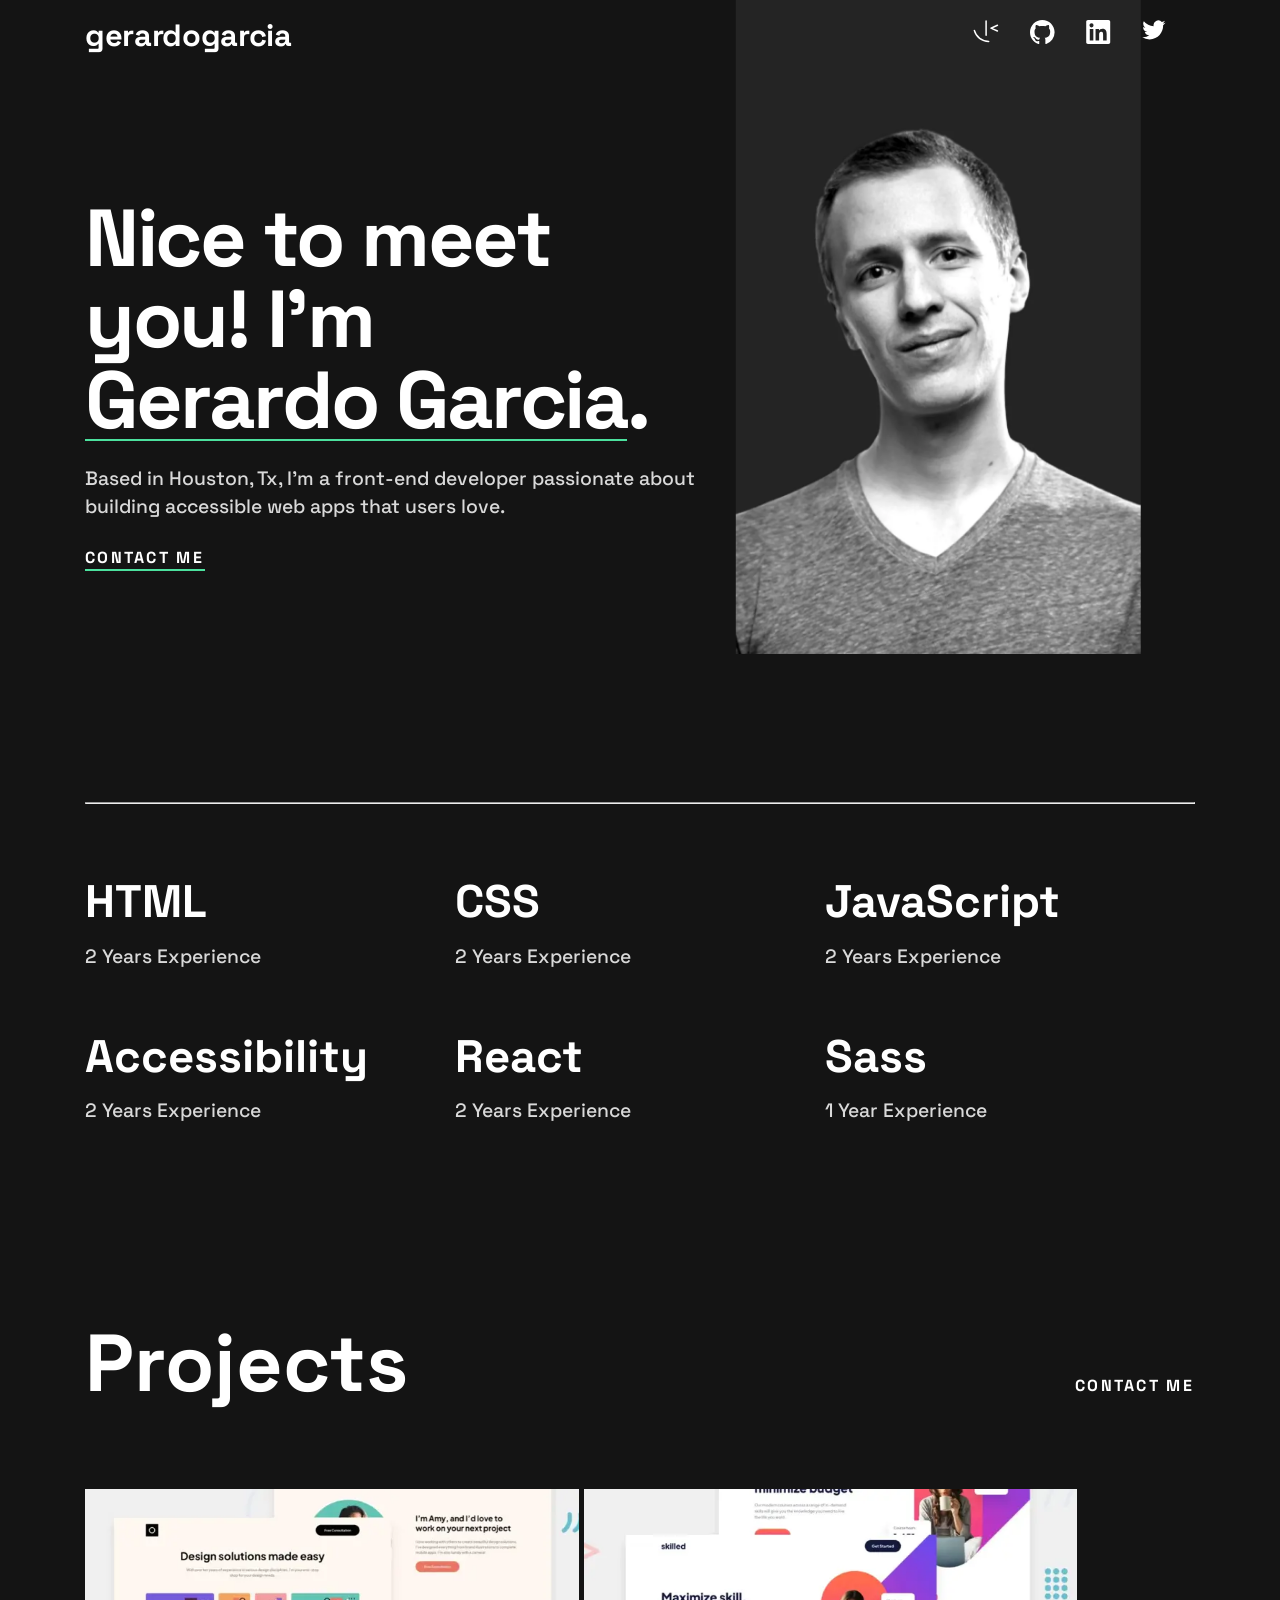
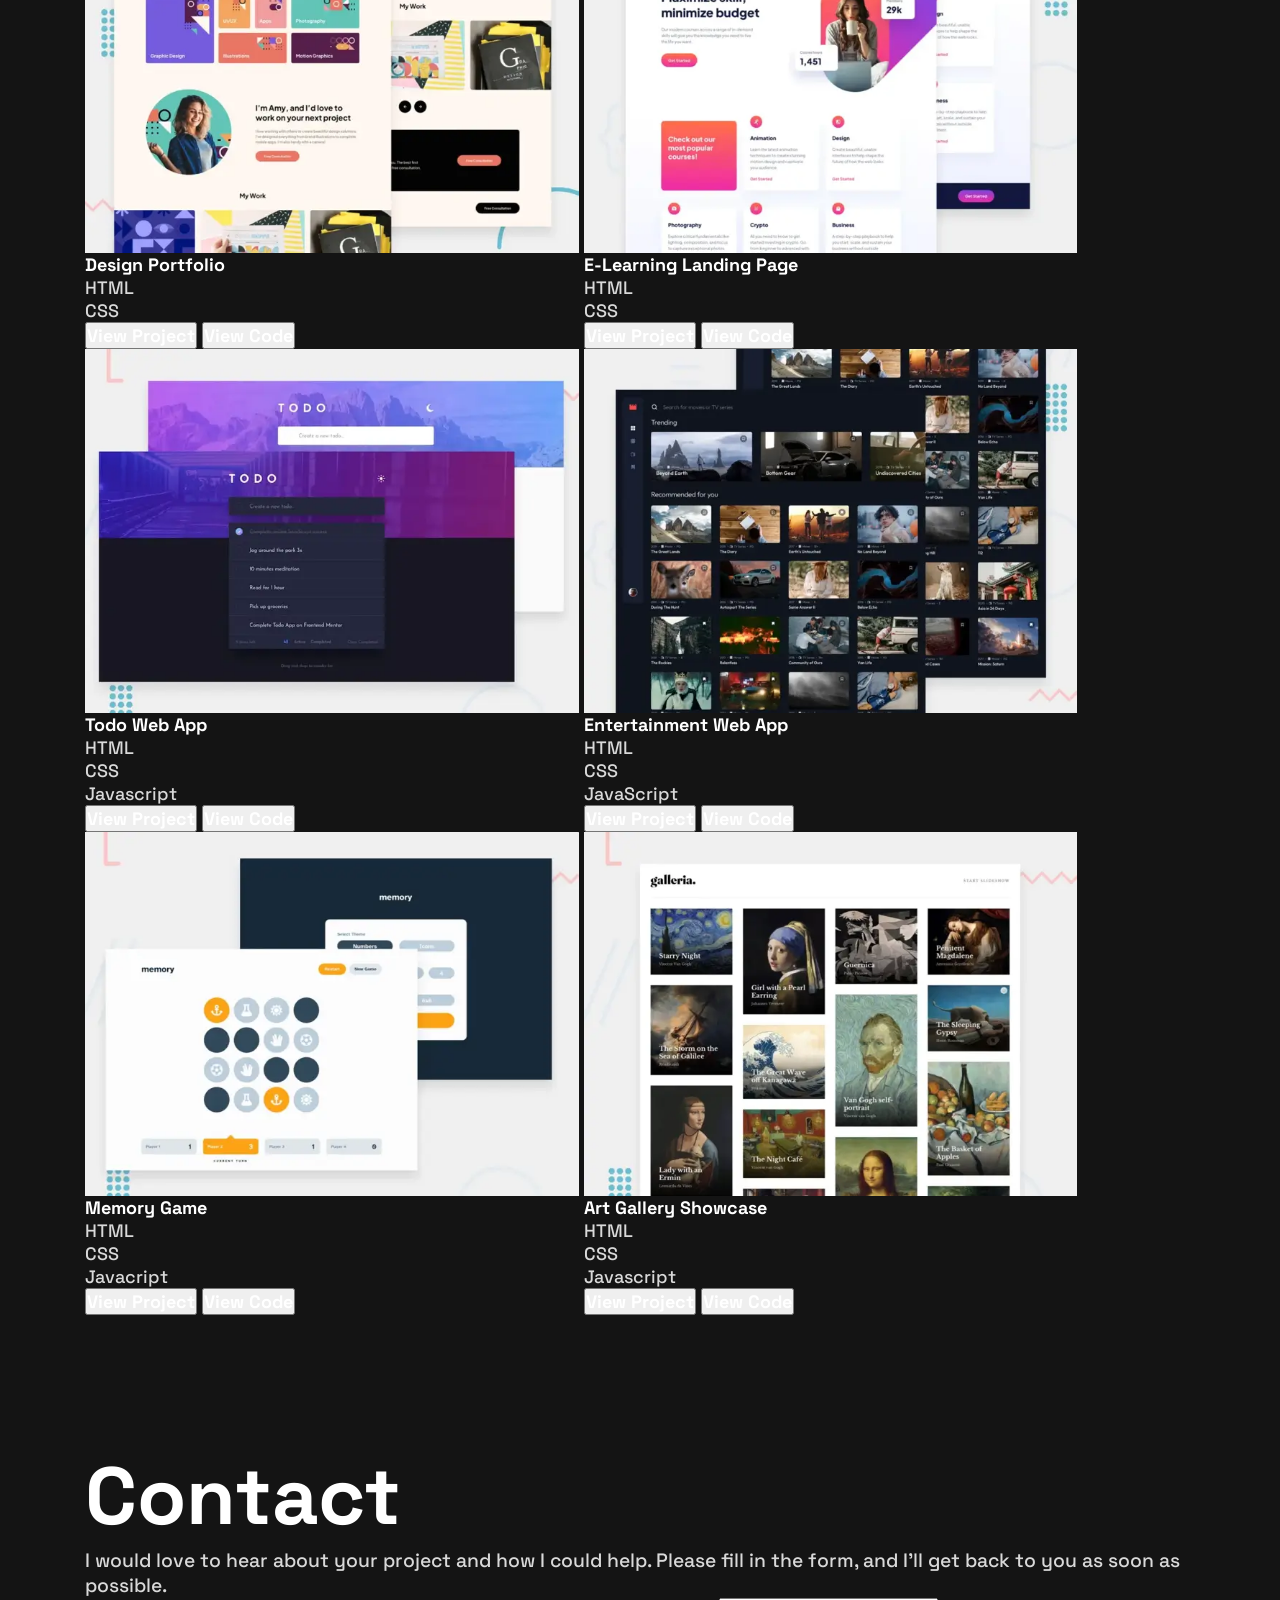
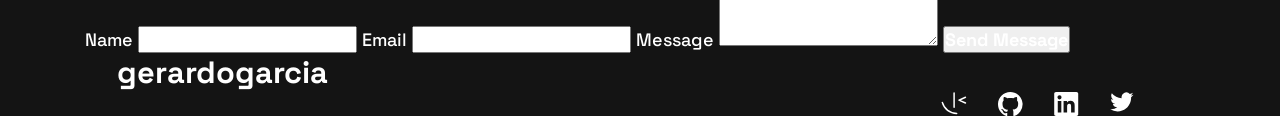
==== starter-code/index.html @ 93bd45d3 "added grid to my projects-container, display inlineblock to my projects" ====
<!DOCTYPE html>
<html lang="en">
  <head>
    <meta charset="UTF-8" />
    <meta name="viewport" content="width=device-width, initial-scale=1.0" />

    <link
      rel="icon"
      type="image/png"
      sizes="32x32"
      href="./assets/images/favicon-32x32.png"
    />
    <link rel="preconnect" href="https://fonts.googleapis.com" />
    <link rel="preconnect" href="https://fonts.gstatic.com" crossorigin />
    <link
      href="https://fonts.googleapis.com/css2?family=Space+Grotesk:wght@500;700&display=swap"
      rel="stylesheet"
    />
    <link rel="stylesheet" href="styles.css" />
    <title>Frontend Mentor | Single-page developer portfolio</title>
  </head>
  <body>
    <header class="primary-header">
      <div class="container">
        <div class="flex">
          <h3 class="fw-bold fs-500-600 text-neutral-100 name">
            <a href="#" class="text-neutral-100">gerardogarcia</a>
          </h3>
          <nav class="primary-navigation">
            <ul aria-label="Primary" role="list" class="nav-list">
              <li>
                <a
                  href="https://www.frontendmentor.io/profile/GGSWEngineer"
                  target="_blank"
                  ><img
                    src="./assets/images/icon-frontend-mentor.svg"
                    alt="front-end mentor icon"
                /></a>
              </li>
              <li>
                <a href="https://github.com/GGSWEngineer" target="_blank"
                  ><img src="./assets/images/icon-github.svg" alt="github icon"
                /></a>
              </li>
              <li>
                <a
                  href="https://www.linkedin.com/in/gerardo-garcia-19a794275/"
                  target="_blank"
                  ><img
                    src="./assets/images/icon-linkedin.svg"
                    alt="linkedin icon"
                /></a>
              </li>
              <li>
                <a href="#" target="_blank"
                  ><img
                    src="./assets/images/icon-twitter.svg"
                    alt="twitter icon"
                /></a>
              </li>
            </ul>
          </nav>
        </div>
        <div class="hero-section">
          <div class="img-container">
            <img
              src="./assets/images/image-profile-mobile.webp"
              alt="picture of me"
              class="profile-picture"
            />
          </div>
          <div class="hero-text">
            <h1 class="hero-header fw-bold fs-650-900 text-neutral-100">
              Nice to meet you! I'm
              <span class="underline-text">Gerardo Garcia</span>.
            </h1>
            <p class="hero-paragraph fw-medium fs-300-400">
              Based in Houston, Tx, I'm a front-end developer passionate about
              building accessible web apps that users love.
            </p>

            <!-- <button class="hero-btn fw-bold fs-300 text-neutral-100 underline">
             <span class="underline">Contact me</span> 
            </button> -->
            <a
              href="#contact"
              class="underline-text fw-bold fs-300 text-neutral-100 hero-btn"
              >Contact me</a
            >
          </div>
        </div>
      </div>
    </header>
    <hr />
    <main>
      <!-- <section>
        <div class="container">
          <div>
            <div>
              <img
                src="./assets/images/image-profile-mobile.webp"
                alt="picture of me"
                class="profile-picture"
              />
            </div>
            <div>
              <h1 class="hero-header fw-bold fs-650-900 text-neutral-100">
                Nice to meet you! I'm Gerardo Garcia.
              </h1>
              <p class="fw-medium fs-300-400">
                Based in Houston, Tx, I'm a front-end developer passionate about
                building accessible web apps that users love.
              </p>
              <button class="fw-bold .fs-300 text-neutral-100">
                Contact me
              </button>
            </div>
          </div>
        </div>
      </section> -->

      <section class="programming-languages">
        <div class="container">
          <div class="programming-language">
            <h2 class="fw-bold fs-600-700 text-neutral-100">HTML</h2>
            <p class="fw-medium fs-300-400">2 Years Experience</p>
          </div>
          <div class="programming-language">
            <h2 class="fw-bold fs-600-700 text-neutral-100">CSS</h2>
            <p class="fw-medium fs-300-400">2 Years Experience</p>
          </div>
          <div class="programming-language">
            <h2 class="fw-bold fs-600-700 text-neutral-100">JavaScript</h2>
            <p class="fw-medium fs-300-400">2 Years Experience</p>
          </div>
          <div class="programming-language">
            <h2 class="fw-bold fs-600-700 text-neutral-100">Accessibility</h2>
            <p class="fw-medium fs-300-400">2 Years Experience</p>
          </div>
          <div class="programming-language">
            <h2 class="fw-bold fs-600-700 text-neutral-100">React</h2>
            <p class="fw-medium fs-300-400">2 Years Experience</p>
          </div>
          <div class="programming-language">
            <h2 class="fw-bold fs-600-700 text-neutral-100">Sass</h2>
            <p class="fw-medium fs-300-400">1 Year Experience</p>
          </div>
        </div>
      </section>
      <hr class="horizontal" />
      <section class="projects">
        <div class="container">
          <div class="header">
            <h1 class="projects-header fw-bold fs-650-900 text-neutral-100">
              Projects
            </h1>
            <a
              href="#contact"
              class="underline-text fw-bold fs-300 text-neutral-100 hero-btn projects-btn"
              >Contact me</a
            >
          </div>
          <div class="projects-container">
            <div class="project">
              <div>
                <a
                  ><img
                    src="assets/images/thumbnail-project-1-small.webp"
                    alt="design portfolio project"
                    class="project-1"
                /></a>
              </div>
              <div>
                <h4 class="fw-bold .fs-500 text-neutral-100">
                  Design Portfolio
                </h4>
                <div class="flex-group">
                  <p class="fw-medium fs-400">HTML</p>
                  <p class="fw-medium fs-400">CSS</p>
                </div>
                <div>
                  <button class="fw-bold .fs-300 text-neutral-100">
                    View Project
                  </button>
                  <button class="fw-bold .fs-300 text-neutral-100">
                    View Code
                  </button>
                </div>
              </div>
            </div>
            <div class="project">
              <div>
                <a class="image-link"
                  ><img
                    src="assets/images/thumbnail-project-2-small.webp"
                    alt="e-learning-landing-page project"
                    class="project-2"
                /></a>
              </div>
              <div>
                <h4 class="fw-bold .fs-500 text-neutral-100">
                  E-Learning Landing Page
                </h4>
                <div class="flex-group">
                  <p class="fw-medium fs-400">HTML</p>
                  <p class="fw-medium fs-400">CSS</p>
                </div>
                <div>
                  <button class="fw-bold .fs-300 text-neutral-100">
                    View Project
                  </button>
                  <button class="fw-bold .fs-300 text-neutral-100">
                    View Code
                  </button>
                </div>
              </div>
            </div>
            <div class="project">
              <div>
                <a class="image-link"
                  ><img
                    src="assets/images/thumbnail-project-3-small.webp"
                    alt="todo web application"
                    class="project-3"
                /></a>
              </div>
              <div>
                <h4 class="fw-bold .fs-500 text-neutral-100">Todo Web App</h4>
                <div class="flex-group">
                  <p class="fw-medium fs-400">HTML</p>
                  <p class="fw-medium fs-400">CSS</p>
                  <p class="fw-medium fs-400">Javascript</p>
                </div>
                <div>
                  <button class="fw-bold .fs-300 text-neutral-100">
                    View Project
                  </button>
                  <button class="fw-bold .fs-300 text-neutral-100">
                    View Code
                  </button>
                </div>
              </div>
            </div>
            <div class="project">
              <div>
                <a class="image-link"
                  ><img
                    src="assets/images/thumbnail-project-4-small.webp"
                    alt="entertainment web application"
                    class="project-4"
                /></a>
              </div>
              <div>
                <h4 class="fw-bold .fs-500 text-neutral-100">
                  Entertainment Web App
                </h4>
                <div class="flex-group">
                  <p class="fw-medium fs-400">HTML</p>
                  <p class="fw-medium fs-400">CSS</p>
                  <p class="fw-medium fs-400">JavaScript</p>
                </div>
                <div>
                  <button class="fw-bold .fs-300 text-neutral-100">
                    View Project
                  </button>
                  <button class="fw-bold .fs-300 text-neutral-100">
                    View Code
                  </button>
                </div>
              </div>
            </div>
            <div class="project">
              <div>
                <a class="image-link"
                  ><img
                    src="assets/images/thumbnail-project-5-small.webp"
                    alt="memory game"
                    class="project-5"
                /></a>
              </div>
              <div>
                <h4 class="fw-bold .fs-500 text-neutral-100">Memory Game</h4>
                <div class="flex-group">
                  <p class="fw-medium fs-400">HTML</p>
                  <p class="fw-medium fs-400">CSS</p>
                  <p class="fw-medium fs-400">Javacript</p>
                </div>
                <div>
                  <button class="fw-bold .fs-300 text-neutral-100">
                    View Project
                  </button>
                  <button class="fw-bold .fs-300 text-neutral-100">
                    View Code
                  </button>
                </div>
              </div>
            </div>
            <div class="project">
              <div>
                <a class="image-link"
                  ><img
                    src="assets/images/thumbnail-project-6-small.webp"
                    alt="art gallery showcase app"
                    class="project-6"
                /></a>
              </div>
              <div>
                <h4 class="fw-bold .fs-500 text-neutral-100">
                  Art Gallery Showcase
                </h4>
                <div class="flex-group">
                  <p class="fw-medium fs-400">HTML</p>
                  <p class="fw-medium fs-400">CSS</p>
                  <p class="fw-medium fs-400">Javascript</p>
                </div>
                <div>
                  <button class="fw-bold .fs-300 text-neutral-100">
                    View Project
                  </button>
                  <button class="fw-bold .fs-300 text-neutral-100">
                    View Code
                  </button>
                </div>
              </div>
            </div>
          </div>
        </div>
      </section>
    </main>
    <footer id="contact">
      <div class="container">
        <div>
          <h1 class="contacts-header fw-bold fs-650-900 text-neutral-100">
            Contact
          </h1>
          <p class="fw-medium fs-300-400">
            I would love to hear about your project and how I could help. Please
            fill in the form, and I’ll get back to you as soon as possible.
          </p>
        </div>
        <div>
          <form action="">
            <label for="name" class="fw-medium .fs-300 text-neutral-100"
              >Name</label
            >
            <input type="text" id="name" name="first-name-last-name" required />
            <label for="email" class="fw-medium .fs-300 text-neutral-100"
              >Email</label
            >
            <input type="email" id="email" name="email" required />
            <label for="message" class="fw-medium .fs-300 text-neutral-100"
              >Message</label
            >
            <textarea id="message"></textarea>
            <button class="fw-bold .fs-300 text-neutral-100">
              Send Message
            </button>
          </form>
        </div>

        <div class="footer-nav">
          <div class="container">
            <a href="#"
              ><h3 class="fw-bold fs-500-600 text-neutral-100">
                gerardogarcia
              </h3></a
            >
            <nav class="primary-navigation">
              <ul aria-label="Primary" role="list" class="nav-list">
                <li>
                  <a href="#"
                    ><img
                      src="./assets/images/icon-frontend-mentor.svg"
                      alt="front-end mentor icon"
                  /></a>
                </li>
                <li>
                  <a href="#"
                    ><img
                      src="./assets/images/icon-github.svg"
                      alt="github icon"
                  /></a>
                </li>
                <li>
                  <a href="#"
                    ><img
                      src="./assets/images/icon-linkedin.svg"
                      alt="linkedin icon"
                  /></a>
                </li>
                <li>
                  <a href="#"
                    ><img
                      src="./assets/images/icon-twitter.svg"
                      alt="twitter icon"
                  /></a>
                </li>
              </ul>
            </nav>
          </div>
        </div>
      </div>
    </footer>

    <script src="app.js"></script>
  </body>
</html>
---- starter-code/styles.css ----
*,
*::before,
*::after {
  box-sizing: border-box;
}

:root {
  --clr-accent-400: hsl(153, 71%, 59%);
  --clr-accent-300: hsl(0, 0%, 14%);
  --clr-accent-100: hsl(0, 0%, 85%);

  --clr-primary-400: hsl(0, 0%, 8%);

  --clr-neutral-100: hsl(0 0% 100%);

  --ff-primary: "Space Grotesk", sans-serif;

  --ff-body: var(--ff-primary);
  --ff-heading: var(--ff-primary);

  --fw-medium: 500;
  --fw-bold: 700;

  --fs-300: 1rem;
  --fs-400: 1.125rem;
  --fs-500: 1.5rem;
  --fs-600: 2rem;
  --fs-650: 2.5rem;
  --fs-700: 3rem;
  --fs-800: 4.5rem;
  --fs-900: 5.5rem;

  /* --fs-body: var(--fs-400);  given in the figma file 
  --fs-primary-heading: var(--fs-900);
  --fs-secondary-heading: var(--fs-600);
  --fs-nav: var(--fs-600);  fs 600 for tablet and higher   
  --fs-button: var(--fs-300);  will stay this size throughout all screens  */

  /* dont worry about this yet, will come back after i start to style using margins */
  /* --size-100: 0.25rem;
  --size-200: 0.5rem;
  --size-300: 0.75rem;
  --size-400: 1rem;
  --size-500: 1.5rem;
  --size-600: 2rem;
  --size-700: 3rem;
  --size-800: 4rem;
  --size-900: 5rem; */
}

* {
  margin: 0;
  padding: 0;
  font: inherit;
}

html {
  color-scheme: dark light;
}

body {
  min-height: 100vh;
}

img,
picture,
svg,
video {
  display: block;
  max-width: 100%;
}

input,
textarea,
button,
select {
  font: inherit;
}

a {
  text-decoration: none;
}

ul[role="list"],
ol[role="list"] {
  list-style: none;
}

/* utility classes  */

.text-neutral-100 {
  color: var(--clr-neutral-100);
}

.text-accent-100 {
  color: var(--clr-accent-100);
}

.bg-primary-400 {
  background-color: var(--clr-primary-400);
}
.bg-accent-400 {
  background-color: var(--clr-accent-400);
}
.bg-accent-300 {
  background-color: var(--clr-accent-300);
}

.fw-bold {
  font-weight: var(--fw-bold);
}
.fw-medium {
  font-weight: var(--fw-medium);
}

.fs-300-400 {
  font-size: clamp(1rem, 0.912rem + 0.376vw, 1.25rem);
}

.fs-500-600 {
  font-size: clamp(1.5rem, 1.324rem + 0.751vw, 2rem);
}

.fs-600-700 {
  font-size: clamp(2rem, 1.648rem + 1.502vw, 3rem);
}

.fs-650-900 {
  font-size: clamp(2.5rem, 1.444rem + 4.507vw, 5.5rem);
}

.fs-300 {
  font-size: var(--fs-300);
}
.fs-400 {
  font-size: var(--fs-400);
}
.fs-500 {
  font-size: var(--fs-500);
}
.fs-600 {
  font-size: var(--fs-600);
}

.fs-650 {
  font-size: var(--fs-650);
}
.fs-700 {
  font-size: var(--fs-700);
}
.fs-800 {
  font-size: var(--fs-800);
}
.fs-900 {
  font-size: var(--fs-900);
}

.container,
hr {
  --max-width: 69.375rem;
  --padding: 1rem;
  /* --padding: 2rem; for tablet */
  width: min(var(--max-width), 100% - (var(--padding) * 2));
  margin-inline: auto;
}

/* 

.underline {
    display: inline;
    position: relative;
    overflow: hidden;
  }
  .underline:after {
    content: "";
    position: absolute;
    z-index: -1;
    left: 0;
    right: 100%;
    bottom: -5px;
    background: var(--Green, #4ee1a0);
    height: 4px;
    transition-property: left right;
    transition-duration: 0.3s;
    transition-timing-function: ease-out;
  }
  .underline:hover:after,
  .underline:focus:after,
  .underline:active:after {
    right: 0;
  } */

/* Define the initial style for the text */
.underline-text {
  position: relative;
  display: inline-block;
  text-decoration: none; /* Remove default underline */
  transition: color 0.5s ease, transform 0.5s ease; /* Add smooth color and transform transitions */
}

/* Add a pseudo-element for the underline effect */
.underline-text::before {
  content: "";
  position: absolute;
  width: 100%;
  height: 2px;
  bottom: 0;
  left: 0;
  background-color: var(--clr-accent-400);
  transform: scaleX(
    0
  ); /* Initially, set the scale to 0 for the underline effect */
  transform-origin: bottom right;
  transition: transform 3s ease; /* Add a smooth transform transition */
}

/* Add a class to underline the text when it's in the viewport */
.underlined::before {
  transform: scaleX(1); /* Set the scale to 1 to reveal the underline */
  transform-origin: bottom left;
}

/* general styling */

body {
  font-size: var(--fs-400);
  font-family: var(--ff-body);
  color: var(
    --clr-accent-100
  ); /* body color from figma file leftmost design system */
  background-color: var(--clr-primary-400);
}

.primary-header .container {
  margin-bottom: 5.75rem;
}

.primary-header {
  margin-top: 1.25rem;
  text-align: center;
}

.nav-list {
  display: flex;
  justify-content: space-between;
  width: 9.62463rem;
  margin-inline: auto;
}

.name {
  line-height: 2rem; /* 133.333% doesn't change through figma file*/
  letter-spacing: -0.02081rem;
  margin-bottom: 1.25rem;
}

/* clamp calculation used for min-width of 375px and max-width of 1440px */

.profile-picture,
.header-profile-picture {
  width: clamp(10.8879375rem, 4.9313rem + 25.415vw, 27.8125rem);
  content: url("assets/images/image-profile-mobile.webp");
  margin-inline: auto;
}

.profile-picture {
  position: absolute;
  top: 0;
  left: 50%;
  transform: translateX(-50%);
  z-index: -1;
}

.hero-text {
  margin-bottom: 5.75rem;
}

.hero-header {
  line-height: clamp(2.5rem, 1.4437rem + 4.507vw, 5.5rem); /* 100% */
  letter-spacing: -0.071rem;
  margin-top: clamp(20.5rem, 8.09547rem + 52.926vw, 33.5rem);
  margin-bottom: 1.5rem;
}

.hero-paragraph {
  line-height: clamp(
    1.625rem,
    1.5057rem + 0.5089vw,
    1.75rem
  ); /* from 375px to 768px */
  margin-bottom: 1.5rem;
}

.hero-btn {
  width: 7.5rem;
  /* margin-inline: auto; */
  border: none;
  background: none;
  text-transform: uppercase;
  line-height: 1.625rem; /* 162.5% */
  letter-spacing: 0.14288rem;
}

/* hero-btn stays the same through all screen sizes */

/* .project-1 {
    content: url("assets/images/thumbnail-project-1-small.webp")
} */

/* // Medium devices (tablets, 768px and up) for header ONLY*/
@media (min-width: 768px) {
  .container,
  hr {
    --padding: 2rem;
  }
  .primary-header .container {
    margin-bottom: 4.5rem;
  }
  .primary-header {
    text-align: left;
  }
  .profile-picture {
    content: url("assets/images/image-profile-tablet.webp");
    left: 100%;
    transform: translateX(-100%);
  }
  .flex {
    display: flex;
    justify-content: space-between;
    margin-bottom: 5.63rem;
  }
  .nav-list {
    width: 12.03075rem;
  }
  .hero-text {
    max-width: 27.6875rem;
    margin-bottom: 4.13rem;
  }
  .hero-header {
    margin-top: 0;
    letter-spacing: -0.12781rem;
  }

  /* .hero-paragraph stays the same between tablet and desktop */
}

/* // Large devices (desktops, 992px and up) or 1024px */
@media (min-width: 1024px) {
  .profile-picture {
    content: url("assets/images/image-profile-desktop.webp");
    left: 89.1%;
  }

  /* clamp takes care of size so i dont need to change img src */
  /* .project-1 {
    content: url("assets/images/thumbnail-project-1-large.webp")
} */
  .nav-list {
    margin-right: 1.84rem;
  }

  .primary-header .container {
    margin-bottom: 14.44rem;
  }
  .flex {
    margin-bottom: 7.94rem;
  }
  .hero-text {
    max-width: 40.125rem;
    margin-bottom: 2.69rem;
  }
  .hero-header {
    letter-spacing: -0.15625rem;
  }
}

/* .project img {
  width: clamp(21.5625rem, 17.27109rem + 18.31vw, 33.75rem);
} */

/* first section of main */

.programming-languages .container {
  --column-count: 1;
  text-align: center;
  margin-top: clamp(2.5rem, 1.7958rem + 3.0047vw, 4.5rem); /* 375px to 1440px */
  margin-bottom: clamp(
    2.5rem,
    1.7958rem + 3.0047vw,
    4.5rem
  ); /* to the horizontal line */
  display: grid;
  grid-template-columns: repeat(var(--column-count), 1fr);
}

.programming-language {
  margin-bottom: clamp(1.5rem, -0.5324rem + 8.6718vw, 3.63rem); /*375 to 1440 */
}

.programming-language:last-child {
  margin-bottom: 0;
}

.programming-language h2 {
  margin-bottom: clamp(
    0.06rem,
    -0.7129rem + 3.2977vw,
    0.87rem
  ); /* 375px to 768px */
}

/* // Medium devices (tablets, 768px and up) */
@media (min-width: 768px) {
  .programming-languages .container {
    --column-count: 2;
    text-align: left;
    margin-bottom: clamp(
      6.25rem,
      3.3929rem + 5.9524vw,
      8.75rem
    ); /*768 to 1440 */
  }
  .horizontal {
    display: none;
  }
}

/* 
 // Large devices (desktops, 992px and up or 1024px) */
@media (min-width: 1024px) {
  .programming-languages .container {
    --column-count: 3;
  }
}

/* projects section */

.projects .container {
  margin-top: 5rem;
  margin-bottom: clamp(5rem, 3.7007rem + 5.5437vw, 8.69rem); /* 375 to 1440 */
}

.header {
  display: flex;
  align-items: baseline;
  margin-bottom: clamp(2.5rem, 1.6197rem + 3.7559vw, 5rem);
}

.hero-btn.projects-btn {
  align-self: baseline;
  margin-left: auto;
}

.projects-container {
    --column-count: 1
    display: grid;
  grid-template-columns: repeat(var(--column-count), 1fr);
}

.project {
    display: inline-block;
}

.project img {
    width: 21.5625rem;
}


/* // Medium devices (tablets, 768px and up) */
@media (min-width: 768px) {
  .projects .container {
    margin-top: 0;
  } /* the container above takes care of the margin-bottom */
  .projects-container {
    --column-count: 2
}
.project img {
 width: clamp(21.5625rem, 7.6339rem + 29.0179vw, 33.75rem);
}
}
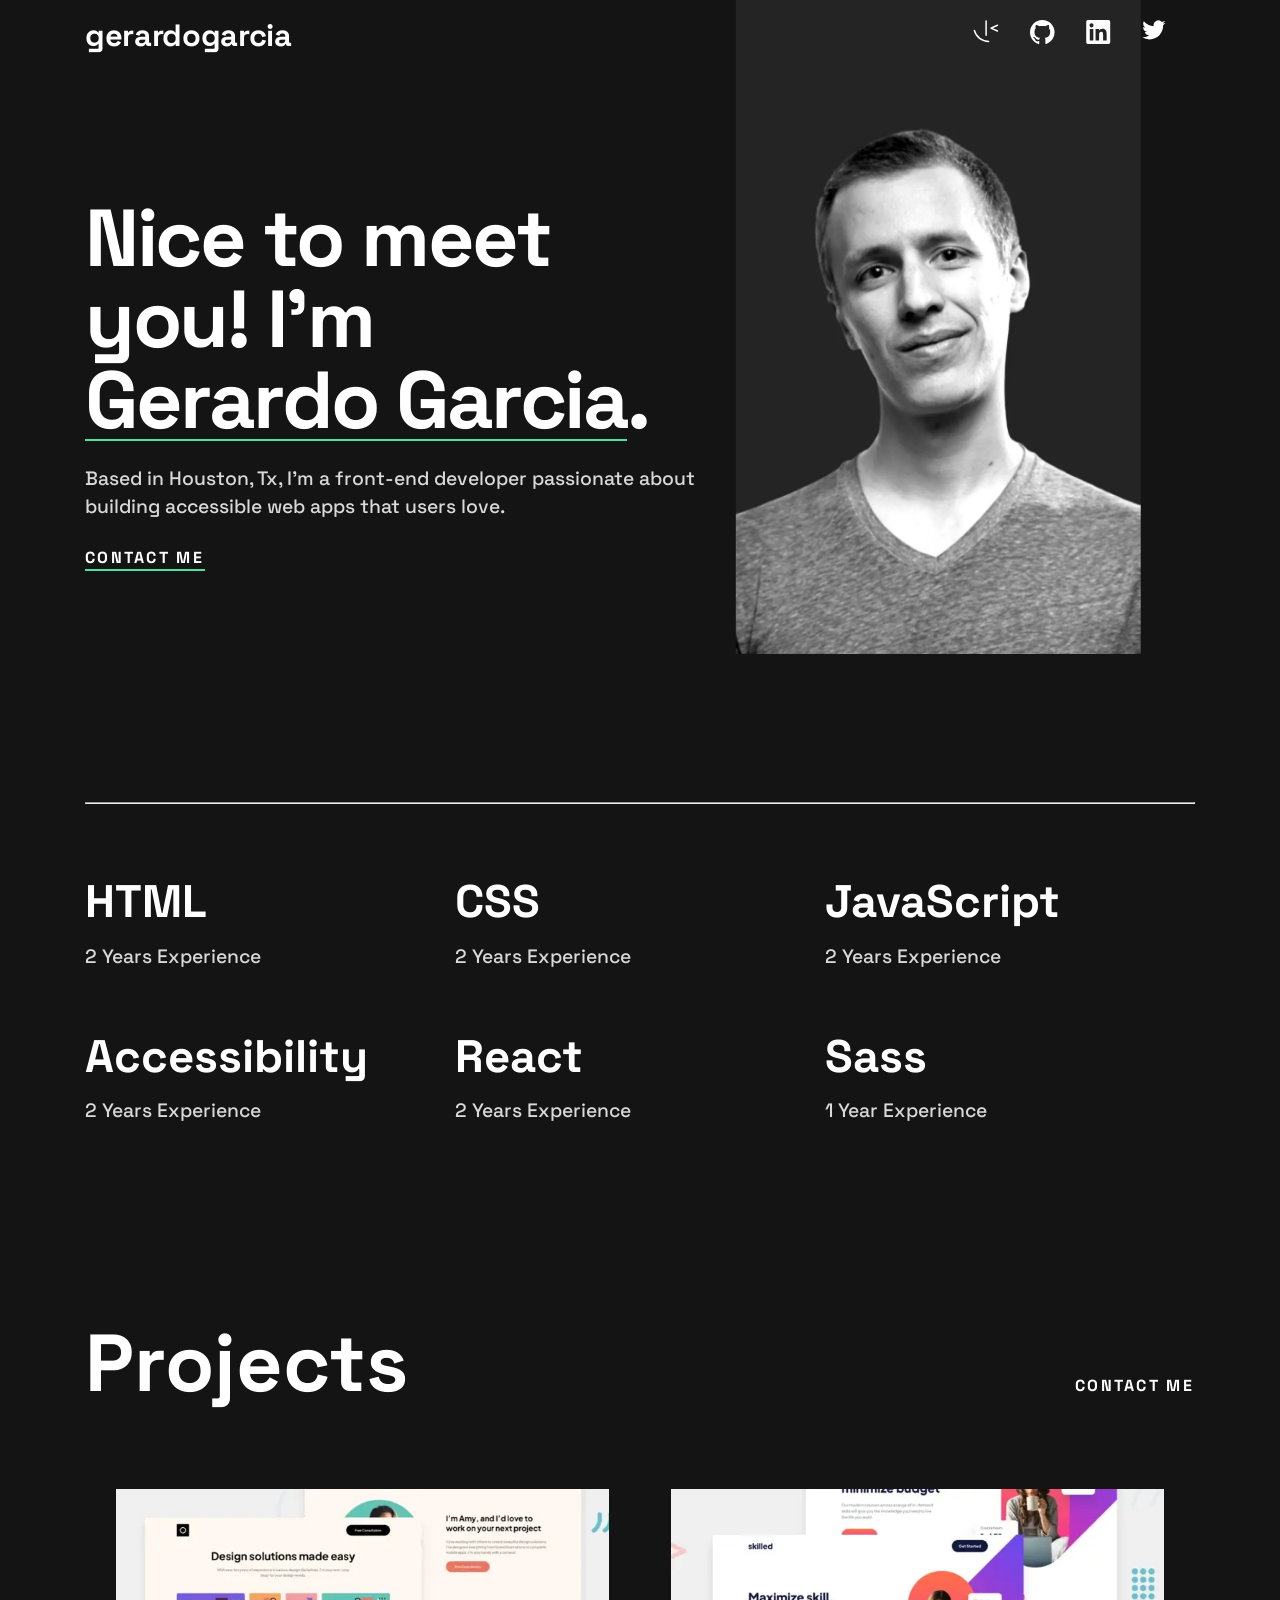
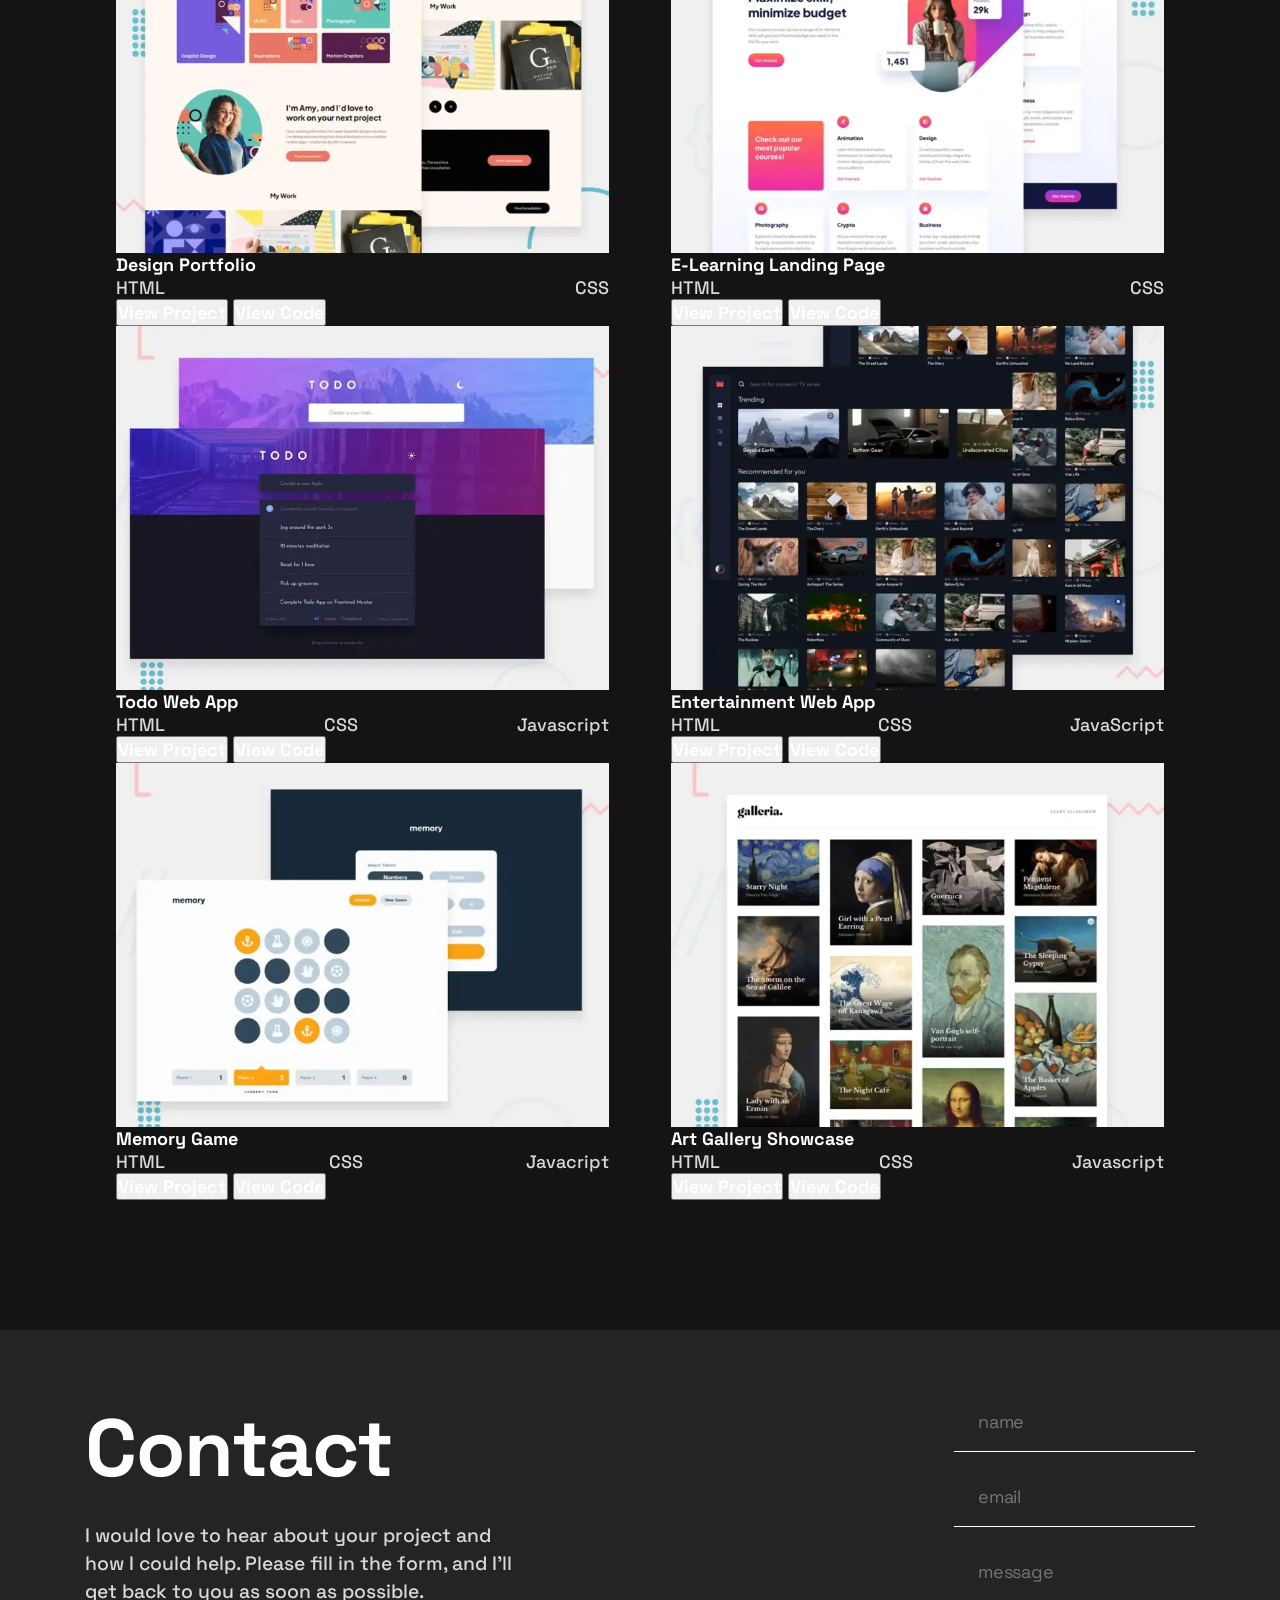
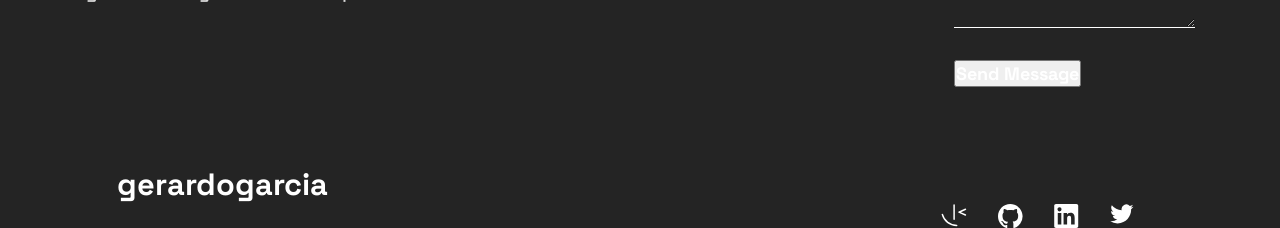
==== commit e05eb0d7: "completed part of the footer and fixed grid issue with projects" ====
--- a/starter-code/index.html
+++ b/starter-code/index.html
@@ -327,10 +327,11 @@
         </div>
       </section>
     </main>
-    <footer id="contact">
+    <footer id="contact" class="bg-accent-300">
       <div class="container">
-        <div>
-          <h1 class="contacts-header fw-bold fs-650-900 text-neutral-100">
+        <div class="flex-group">
+        <div class="footer-header-container">
+          <h1 class="contact-header fw-bold fs-650-900 text-neutral-100">
             Contact
           </h1>
           <p class="fw-medium fs-300-400">
@@ -340,24 +341,42 @@
         </div>
         <div>
           <form action="">
-            <label for="name" class="fw-medium .fs-300 text-neutral-100"
+            <!-- <label for="name" class="fw-medium .fs-300 text-neutral-100"
               >Name</label
-            >
-            <input type="text" id="name" name="first-name-last-name" required />
-            <label for="email" class="fw-medium .fs-300 text-neutral-100"
+            > -->
+            <input
+              type="text"
+              id="name"
+              name="first-name-last-name"
+              placeholder="name"
+              class="bg-accent-300"
+              required
+            />
+            <!-- <label for="email" class="fw-medium .fs-300 text-neutral-100"
               >Email</label
-            >
-            <input type="email" id="email" name="email" required />
-            <label for="message" class="fw-medium .fs-300 text-neutral-100"
+            > -->
+            <input
+              type="email"
+              id="email"
+              name="email"
+              placeholder="email"
+              class="bg-accent-300"
+              required
+            />
+            <!-- <label for="message" class="fw-medium .fs-300 text-neutral-100"
               >Message</label
-            >
-            <textarea id="message"></textarea>
+            > -->
+            <textarea
+              id="message"
+              class="bg-accent-300"
+              placeholder="message"
+            ></textarea>
             <button class="fw-bold .fs-300 text-neutral-100">
               Send Message
             </button>
           </form>
         </div>
-
+      </div>
         <div class="footer-nav">
           <div class="container">
             <a href="#"
@@ -401,7 +420,6 @@
         </div>
       </div>
     </footer>
-
     <script src="app.js"></script>
   </body>
 </html>
--- a/starter-code/styles.css
+++ b/starter-code/styles.css
@@ -451,19 +451,20 @@
 }
 
 .projects-container {
-    --column-count: 1
-    display: grid;
+  --column-count: 1;
+  display: grid;
   grid-template-columns: repeat(var(--column-count), 1fr);
 }
 
 .project {
-    display: inline-block;
+  display: inline-block;
+  margin-inline: auto;
 }
 
 .project img {
-    width: 21.5625rem;
-}
-
+  /* width: 21.5625rem; */
+  width: clamp(21.5625rem, 7.6339rem + 29.0179vw, 33.75rem);
+}
 
 /* // Medium devices (tablets, 768px and up) */
 @media (min-width: 768px) {
@@ -471,9 +472,80 @@
     margin-top: 0;
   } /* the container above takes care of the margin-bottom */
   .projects-container {
-    --column-count: 2
-}
-.project img {
- width: clamp(21.5625rem, 7.6339rem + 29.0179vw, 33.75rem);
-}
-}
+    --column-count: 2;
+  }
+  .project img {
+    width: clamp(21.5625rem, 7.6339rem + 29.0179vw, 33.75rem);
+  }
+}
+
+/* footer */
+
+footer .container {
+  max-width: 27.8125rem;
+  padding-top: 3.75rem; /* complete with media query */
+}
+
+.footer-header-container {
+  margin-bottom: clamp(3.13rem, 3.3408rem + -0.7099vw, 3rem);
+  text-align: center;
+}
+
+.contact-header {
+  margin-bottom: 1.25rem;
+  line-height: clamp(2.5rem, 1.444rem + 4.507vw, 5.5rem); /* done 375 to 1440 */
+  letter-spacing: clamp(
+    -0.071rem,
+    0.0103rem + -0.3471vw,
+    -0.15625rem
+  ); /* done 375 to 1440 */
+}
+
+.footer-header-container p {
+  line-height: clamp(
+    1.625rem,
+    1.5057rem + 0.5089vw,
+    1.75rem
+  ); /* done 375 to 768 */
+  /* no letter spacing */
+}
+
+form input,
+form textarea {
+  display: block;
+  width: 100%;
+  margin-bottom: 2rem;
+  padding-left: 1.5rem;
+  padding-bottom: 1rem;
+  border: none;
+  border-bottom: 0.0625rem solid var(--clr-neutral-100);
+  line-height: 1.625rem; /* 162.5% */
+  letter-spacing: -0.01388rem;
+}
+
+@media (min-width: 768px) {
+  footer .container {
+    padding-top: clamp(3.75rem, 2.0357rem + 3.5714vw, 5.25rem);
+  }
+  .contact-header {
+    margin-bottom: clamp(1.25rem, 0.1071rem + 2.381vw, 2.25rem); /* stays stagnant till 768px and grows from here */
+  }
+}
+
+@media (min-width: 1024px) {
+    footer .container {
+        max-width: none;
+    }
+
+    .footer-header-container {
+        max-width: 27.8125rem;
+        text-align: left;
+    }
+    .flex-group {
+        display: flex;
+        justify-content: space-between;
+    }
+    /* footer form {
+        max-width:  27.8125rem;
+    } */
+}
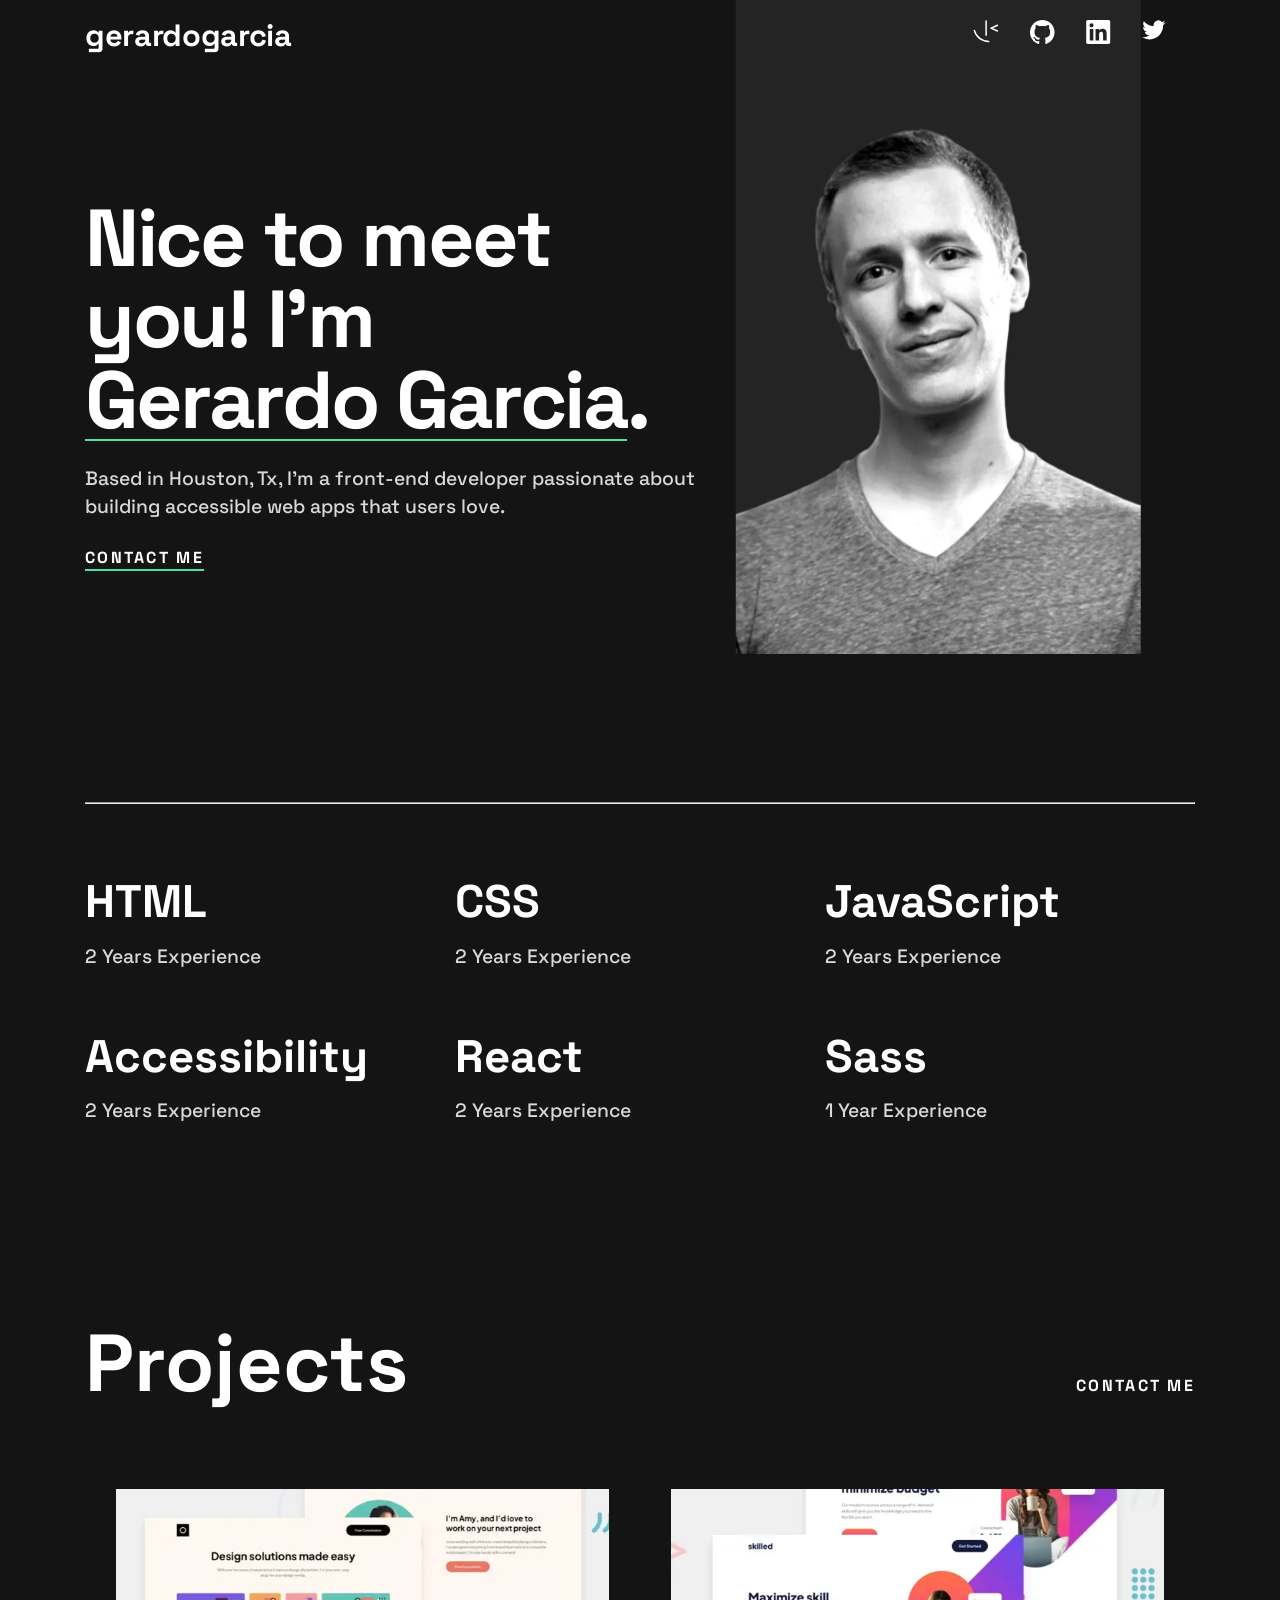
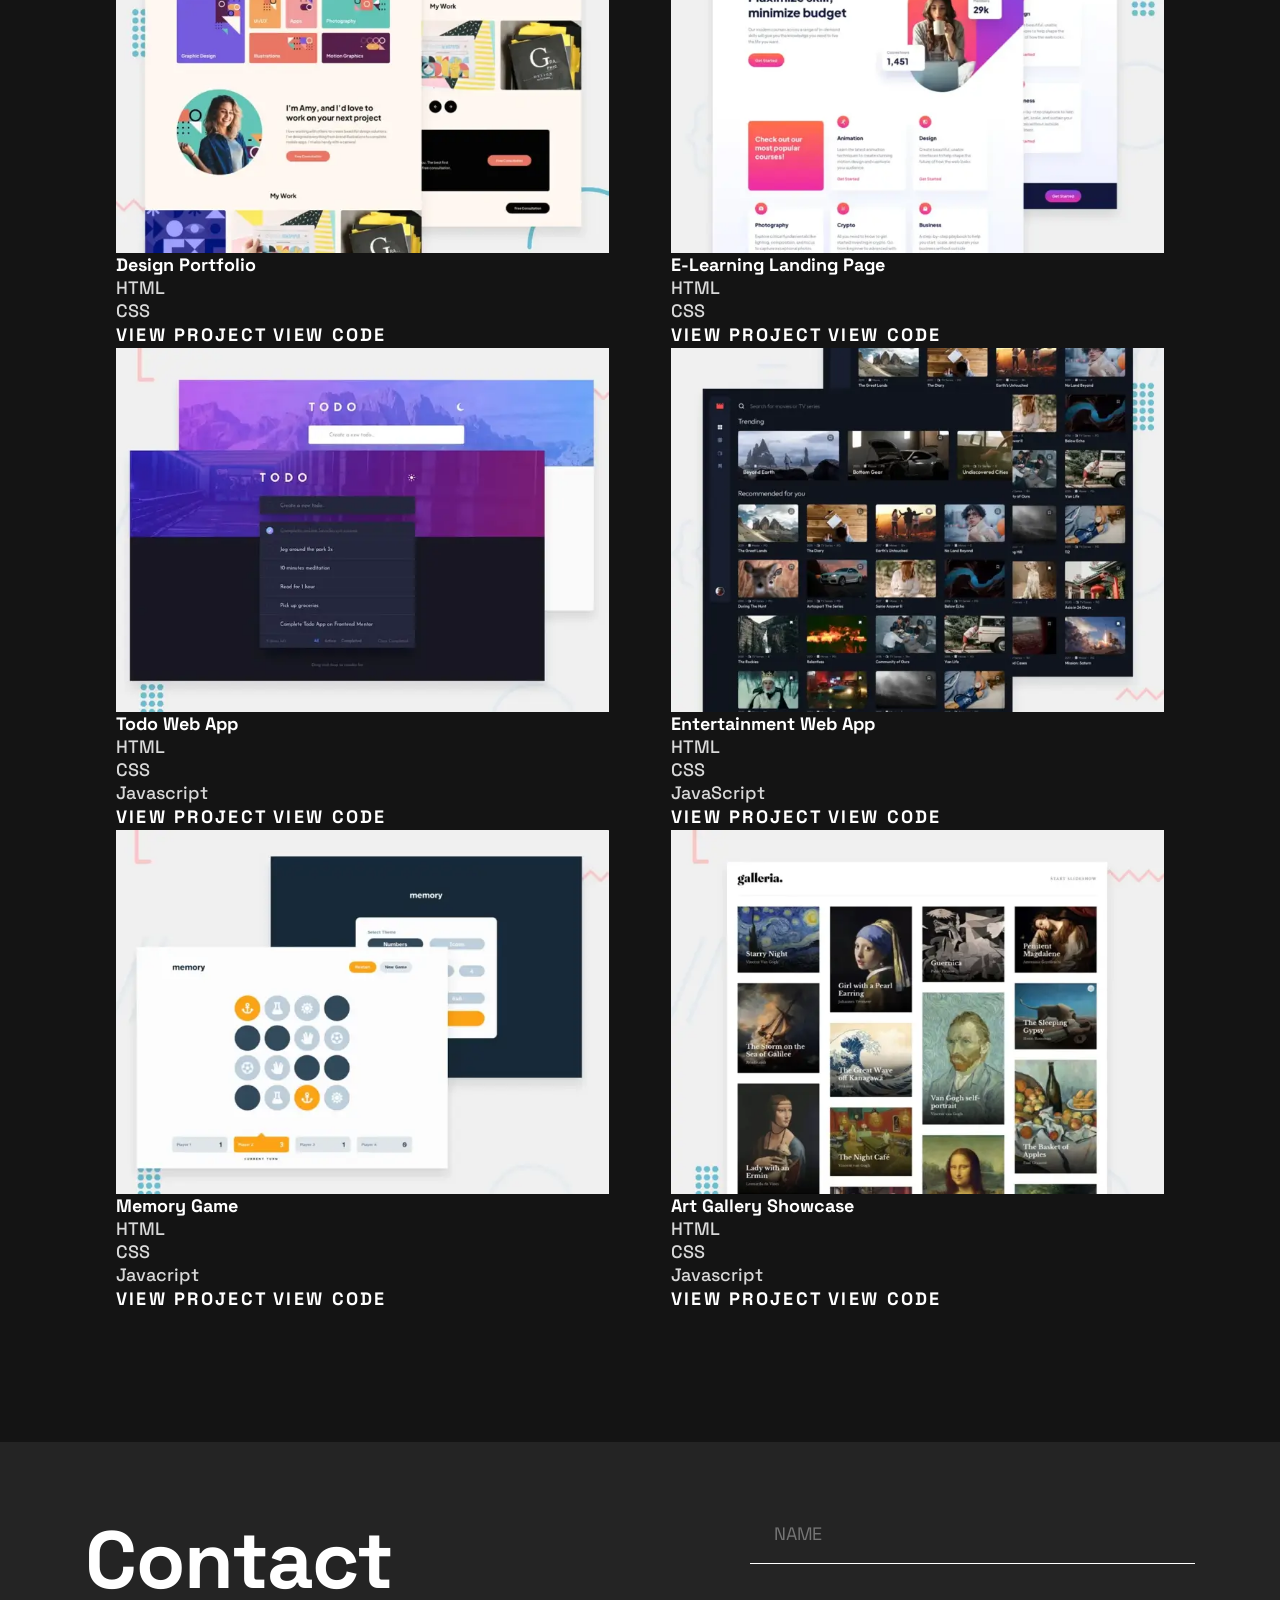
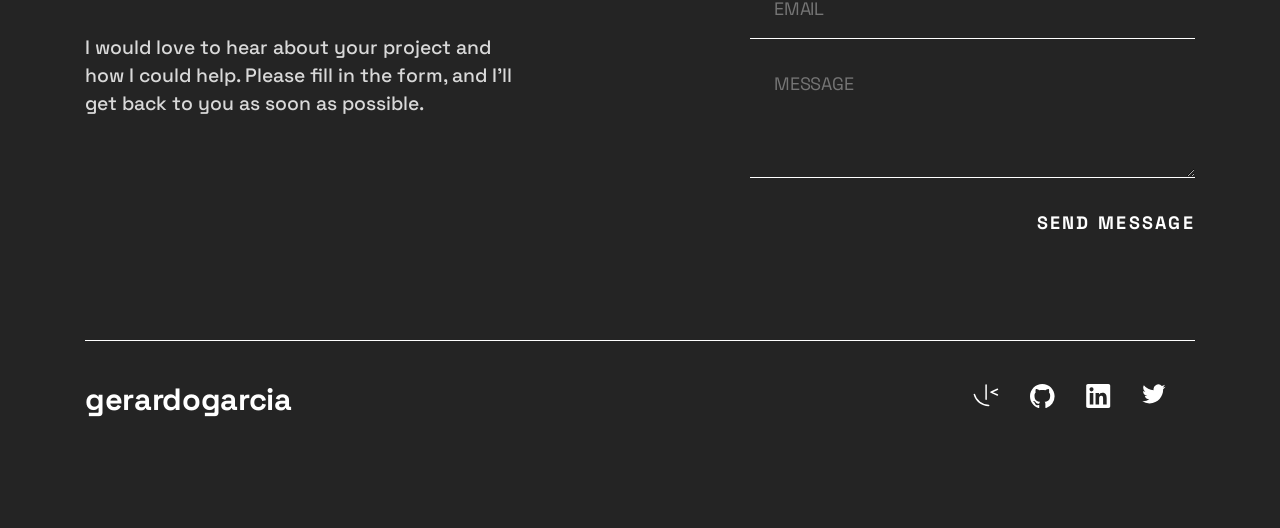
==== commit f3e1e398: "finished footer, erased unused HTML" ====
--- a/starter-code/index.html
+++ b/starter-code/index.html
@@ -78,10 +78,6 @@
               Based in Houston, Tx, I'm a front-end developer passionate about
               building accessible web apps that users love.
             </p>
-
-            <!-- <button class="hero-btn fw-bold fs-300 text-neutral-100 underline">
-             <span class="underline">Contact me</span> 
-            </button> -->
             <a
               href="#contact"
               class="underline-text fw-bold fs-300 text-neutral-100 hero-btn"
@@ -93,32 +89,6 @@
     </header>
     <hr />
     <main>
-      <!-- <section>
-        <div class="container">
-          <div>
-            <div>
-              <img
-                src="./assets/images/image-profile-mobile.webp"
-                alt="picture of me"
-                class="profile-picture"
-              />
-            </div>
-            <div>
-              <h1 class="hero-header fw-bold fs-650-900 text-neutral-100">
-                Nice to meet you! I'm Gerardo Garcia.
-              </h1>
-              <p class="fw-medium fs-300-400">
-                Based in Houston, Tx, I'm a front-end developer passionate about
-                building accessible web apps that users love.
-              </p>
-              <button class="fw-bold .fs-300 text-neutral-100">
-                Contact me
-              </button>
-            </div>
-          </div>
-        </div>
-      </section> -->
-
       <section class="programming-languages">
         <div class="container">
           <div class="programming-language">
@@ -174,17 +144,21 @@
                 <h4 class="fw-bold .fs-500 text-neutral-100">
                   Design Portfolio
                 </h4>
-                <div class="flex-group">
-                  <p class="fw-medium fs-400">HTML</p>
-                  <p class="fw-medium fs-400">CSS</p>
-                </div>
-                <div>
-                  <button class="fw-bold .fs-300 text-neutral-100">
-                    View Project
-                  </button>
-                  <button class="fw-bold .fs-300 text-neutral-100">
-                    View Code
-                  </button>
+                <div class="project-flex-group">
+                  <p class="fw-medium fs-400">HTML</p>
+                  <p class="fw-medium fs-400">CSS</p>
+                </div>
+                <div>
+                  <a
+                    class="hero-btn underline-text fw-bold .fs-300 text-neutral-100"
+                  >
+                    View Project
+                  </a>
+                  <a
+                    class="hero-btn underline-text fw-bold .fs-300 text-neutral-100"
+                  >
+                    View Code
+                  </a>
                 </div>
               </div>
             </div>
@@ -201,17 +175,21 @@
                 <h4 class="fw-bold .fs-500 text-neutral-100">
                   E-Learning Landing Page
                 </h4>
-                <div class="flex-group">
-                  <p class="fw-medium fs-400">HTML</p>
-                  <p class="fw-medium fs-400">CSS</p>
-                </div>
-                <div>
-                  <button class="fw-bold .fs-300 text-neutral-100">
-                    View Project
-                  </button>
-                  <button class="fw-bold .fs-300 text-neutral-100">
-                    View Code
-                  </button>
+                <div class="project-flex-group">
+                  <p class="fw-medium fs-400">HTML</p>
+                  <p class="fw-medium fs-400">CSS</p>
+                </div>
+                <div>
+                  <a
+                    class="hero-btn underline-text fw-bold .fs-300 text-neutral-100"
+                  >
+                    View Project
+                  </a>
+                  <a
+                    class="hero-btn underline-text fw-bold .fs-300 text-neutral-100"
+                  >
+                    View Code
+                  </a>
                 </div>
               </div>
             </div>
@@ -226,18 +204,22 @@
               </div>
               <div>
                 <h4 class="fw-bold .fs-500 text-neutral-100">Todo Web App</h4>
-                <div class="flex-group">
+                <div class="project-flex-group">
                   <p class="fw-medium fs-400">HTML</p>
                   <p class="fw-medium fs-400">CSS</p>
                   <p class="fw-medium fs-400">Javascript</p>
                 </div>
                 <div>
-                  <button class="fw-bold .fs-300 text-neutral-100">
-                    View Project
-                  </button>
-                  <button class="fw-bold .fs-300 text-neutral-100">
-                    View Code
-                  </button>
+                  <a
+                    class="hero-btn underline-text fw-bold .fs-300 text-neutral-100"
+                  >
+                    View Project
+                  </a>
+                  <a
+                    class="hero-btn underline-text fw-bold .fs-300 text-neutral-100"
+                  >
+                    View Code
+                  </a>
                 </div>
               </div>
             </div>
@@ -254,18 +236,22 @@
                 <h4 class="fw-bold .fs-500 text-neutral-100">
                   Entertainment Web App
                 </h4>
-                <div class="flex-group">
+                <div class="project-flex-group">
                   <p class="fw-medium fs-400">HTML</p>
                   <p class="fw-medium fs-400">CSS</p>
                   <p class="fw-medium fs-400">JavaScript</p>
                 </div>
                 <div>
-                  <button class="fw-bold .fs-300 text-neutral-100">
-                    View Project
-                  </button>
-                  <button class="fw-bold .fs-300 text-neutral-100">
-                    View Code
-                  </button>
+                  <a
+                    class="hero-btn underline-text fw-bold .fs-300 text-neutral-100"
+                  >
+                    View Project
+                  </a>
+                  <a
+                    class="hero-btn underline-text fw-bold .fs-300 text-neutral-100"
+                  >
+                    View Code
+                  </a>
                 </div>
               </div>
             </div>
@@ -280,18 +266,22 @@
               </div>
               <div>
                 <h4 class="fw-bold .fs-500 text-neutral-100">Memory Game</h4>
-                <div class="flex-group">
+                <div class="project-flex-group">
                   <p class="fw-medium fs-400">HTML</p>
                   <p class="fw-medium fs-400">CSS</p>
                   <p class="fw-medium fs-400">Javacript</p>
                 </div>
                 <div>
-                  <button class="fw-bold .fs-300 text-neutral-100">
-                    View Project
-                  </button>
-                  <button class="fw-bold .fs-300 text-neutral-100">
-                    View Code
-                  </button>
+                  <a
+                    class="hero-btn underline-text fw-bold .fs-300 text-neutral-100"
+                  >
+                    View Project
+                  </a>
+                  <a
+                    class="hero-btn underline-text fw-bold .fs-300 text-neutral-100"
+                  >
+                    View Code
+                  </a>
                 </div>
               </div>
             </div>
@@ -308,18 +298,22 @@
                 <h4 class="fw-bold .fs-500 text-neutral-100">
                   Art Gallery Showcase
                 </h4>
-                <div class="flex-group">
+                <div class="project-flex-group">
                   <p class="fw-medium fs-400">HTML</p>
                   <p class="fw-medium fs-400">CSS</p>
                   <p class="fw-medium fs-400">Javascript</p>
                 </div>
                 <div>
-                  <button class="fw-bold .fs-300 text-neutral-100">
-                    View Project
-                  </button>
-                  <button class="fw-bold .fs-300 text-neutral-100">
-                    View Code
-                  </button>
+                  <a
+                    class="hero-btn underline-text fw-bold .fs-300 text-neutral-100"
+                  >
+                    View Project
+                  </a>
+                  <a
+                    class="hero-btn underline-text fw-bold .fs-300 text-neutral-100"
+                  >
+                    View Code
+                  </a>
                 </div>
               </div>
             </div>
@@ -330,92 +324,87 @@
     <footer id="contact" class="bg-accent-300">
       <div class="container">
         <div class="flex-group">
-        <div class="footer-header-container">
-          <h1 class="contact-header fw-bold fs-650-900 text-neutral-100">
-            Contact
-          </h1>
-          <p class="fw-medium fs-300-400">
-            I would love to hear about your project and how I could help. Please
-            fill in the form, and I’ll get back to you as soon as possible.
-          </p>
-        </div>
-        <div>
-          <form action="">
-            <!-- <label for="name" class="fw-medium .fs-300 text-neutral-100"
-              >Name</label
-            > -->
-            <input
-              type="text"
-              id="name"
-              name="first-name-last-name"
-              placeholder="name"
-              class="bg-accent-300"
-              required
-            />
-            <!-- <label for="email" class="fw-medium .fs-300 text-neutral-100"
-              >Email</label
-            > -->
-            <input
-              type="email"
-              id="email"
-              name="email"
-              placeholder="email"
-              class="bg-accent-300"
-              required
-            />
-            <!-- <label for="message" class="fw-medium .fs-300 text-neutral-100"
-              >Message</label
-            > -->
-            <textarea
-              id="message"
-              class="bg-accent-300"
-              placeholder="message"
-            ></textarea>
-            <button class="fw-bold .fs-300 text-neutral-100">
-              Send Message
-            </button>
-          </form>
-        </div>
-      </div>
+          <div class="footer-header-container">
+            <h1 class="contact-header fw-bold fs-650-900 text-neutral-100">
+              Contact
+            </h1>
+            <p class="fw-medium fs-300-400">
+              I would love to hear about your project and how I could help.
+              Please fill in the form, and I’ll get back to you as soon as
+              possible.
+            </p>
+          </div>
+          <div class="form-container">
+            <form action="">
+              <input
+                type="text"
+                id="name"
+                name="first-name-last-name"
+                placeholder="name"
+                class="bg-accent-300"
+                required
+              />
+              <input
+                type="email"
+                id="email"
+                name="email"
+                placeholder="email"
+                class="bg-accent-300"
+                required
+              />
+              <textarea
+                id="message"
+                class="bg-accent-300"
+                placeholder="message"
+              ></textarea>
+              <button
+                class="hero-btn underline-text fw-bold .fs-300 text-neutral-100"
+              >
+                Send Message
+              </button>
+            </form>
+          </div>
+        </div>
         <div class="footer-nav">
           <div class="container">
-            <a href="#"
-              ><h3 class="fw-bold fs-500-600 text-neutral-100">
-                gerardogarcia
-              </h3></a
-            >
-            <nav class="primary-navigation">
-              <ul aria-label="Primary" role="list" class="nav-list">
-                <li>
-                  <a href="#"
-                    ><img
-                      src="./assets/images/icon-frontend-mentor.svg"
-                      alt="front-end mentor icon"
-                  /></a>
-                </li>
-                <li>
-                  <a href="#"
-                    ><img
-                      src="./assets/images/icon-github.svg"
-                      alt="github icon"
-                  /></a>
-                </li>
-                <li>
-                  <a href="#"
-                    ><img
-                      src="./assets/images/icon-linkedin.svg"
-                      alt="linkedin icon"
-                  /></a>
-                </li>
-                <li>
-                  <a href="#"
-                    ><img
-                      src="./assets/images/icon-twitter.svg"
-                      alt="twitter icon"
-                  /></a>
-                </li>
-              </ul>
-            </nav>
+            <div class="flex">
+              <h3 class="fw-bold fs-500-600 text-neutral-100 name">
+                <a href="#" class="text-neutral-100">gerardogarcia</a>
+              </h3>
+              <nav class="primary-navigation">
+                <ul aria-label="Primary" role="list" class="nav-list">
+                  <li>
+                    <a href="#"
+                      ><img
+                        src="./assets/images/icon-frontend-mentor.svg"
+                        alt="front-end mentor icon"
+                    /></a>
+                  </li>
+                  <li>
+                    <a href="#"
+                      ><img
+                        src="./assets/images/icon-github.svg"
+                        alt="github icon"
+                    /></a>
+                  </li>
+                  <li>
+                    <a href="#"
+                      ><img
+                        src="./assets/images/icon-linkedin.svg"
+                        alt="linkedin icon"
+                    /></a>
+                  </li>
+                  <li>
+                    <a href="#"
+                      ><img
+                        src="./assets/images/icon-twitter.svg"
+                        alt="twitter icon"
+                    /></a>
+                  </li>
+                </ul>
+              </nav>
+            </div>
+            
           </div>
         </div>
       </div>
--- a/starter-code/styles.css
+++ b/starter-code/styles.css
@@ -291,13 +291,16 @@
 }
 
 .hero-btn {
-  width: 7.5rem;
+  /* width: 7.5rem; */
+  /* width: 100%; */
+  display: inline-block;
   /* margin-inline: auto; */
   border: none;
   background: none;
   text-transform: uppercase;
   line-height: 1.625rem; /* 162.5% */
   letter-spacing: 0.14288rem;
+  white-space: nowrap;
 }
 
 /* hero-btn stays the same through all screen sizes */
@@ -481,9 +484,10 @@
 
 /* footer */
 
-footer .container {
-  max-width: 27.8125rem;
+footer > .container {
+  /* max-width: 27.8125rem; */
   padding-top: 3.75rem; /* complete with media query */
+  padding-bottom: 3.75rem;
 }
 
 .footer-header-container {
@@ -499,6 +503,29 @@
     0.0103rem + -0.3471vw,
     -0.15625rem
   ); /* done 375 to 1440 */
+}
+
+.flex-group {
+  margin-bottom: clamp(
+    6.19rem,
+    5.8942rem + 1.2621vw,
+    6.5rem
+  ); /* 375px to 768px */
+}
+
+footer .flex-group {
+  max-width: 27.8125rem;
+  margin-inline: auto;
+}
+
+.footer-nav .container {
+  margin-inline: 0;
+  width: 100%;
+}
+
+.footer-nav > .container > .flex {
+  margin-top: 2.44rem;
+  margin-bottom: 0;
 }
 
 .footer-header-container p {
@@ -521,31 +548,68 @@
   border-bottom: 0.0625rem solid var(--clr-neutral-100);
   line-height: 1.625rem; /* 162.5% */
   letter-spacing: -0.01388rem;
+  text-transform: uppercase;
+}
+
+form input:focus, form textarea:focus {
+    outline: none;
+}
+
+form textarea {
+  height: 6.6875rem;
+}
+
+footer .hero-btn {
+  display: block;
+  margin-left: auto;
+}
+
+.footer-nav {
+  border-top: 0.0625rem solid var(--clr-neutral-100);
+  text-align: center;
 }
 
 @media (min-width: 768px) {
+  footer > .container {
+    padding-top: clamp(3.75rem, 2.0357rem + 3.5714vw, 5.25rem);
+    padding-bottom: clamp(2.5rem, -7.25rem + 20.3125vw, 5.75rem);
+  }
+  .contact-header {
+    margin-bottom: clamp(
+      1.25rem,
+      0.1071rem + 2.381vw,
+      2.25rem
+    ); /* stays stagnant till 768px and grows from here */
+  }
+  .footer-nav > .container > .flex {
+     margin-top: clamp(1.88rem, 0.6686rem + 2.5238vw, 2.94rem); /* 768 to 1440px */
+  }
+}
+
+@media (min-width: 1024px) {
   footer .container {
-    padding-top: clamp(3.75rem, 2.0357rem + 3.5714vw, 5.25rem);
-  }
-  .contact-header {
-    margin-bottom: clamp(1.25rem, 0.1071rem + 2.381vw, 2.25rem); /* stays stagnant till 768px and grows from here */
-  }
-}
-
-@media (min-width: 1024px) {
-    footer .container {
-        max-width: none;
-    }
-
-    .footer-header-container {
-        max-width: 27.8125rem;
-        text-align: left;
-    }
-    .flex-group {
-        display: flex;
-        justify-content: space-between;
-    }
-    /* footer form {
-        max-width:  27.8125rem;
-    } */
-}
+    max-width: none;
+  }
+
+  .footer-header-container {
+    max-width: 27.8125rem;
+    text-align: left;
+  }
+
+  footer .flex-group {
+    max-width: none;
+    margin-inline: auto;
+  }
+
+  .flex-group {
+    display: flex;
+    justify-content: space-between;
+  }
+  .flex-group > * {
+    /* flex-grow: 1; */
+    flex: 1;
+  }
+  .flex-group .form-container {
+    max-width: 27.8125rem;
+  }
+}
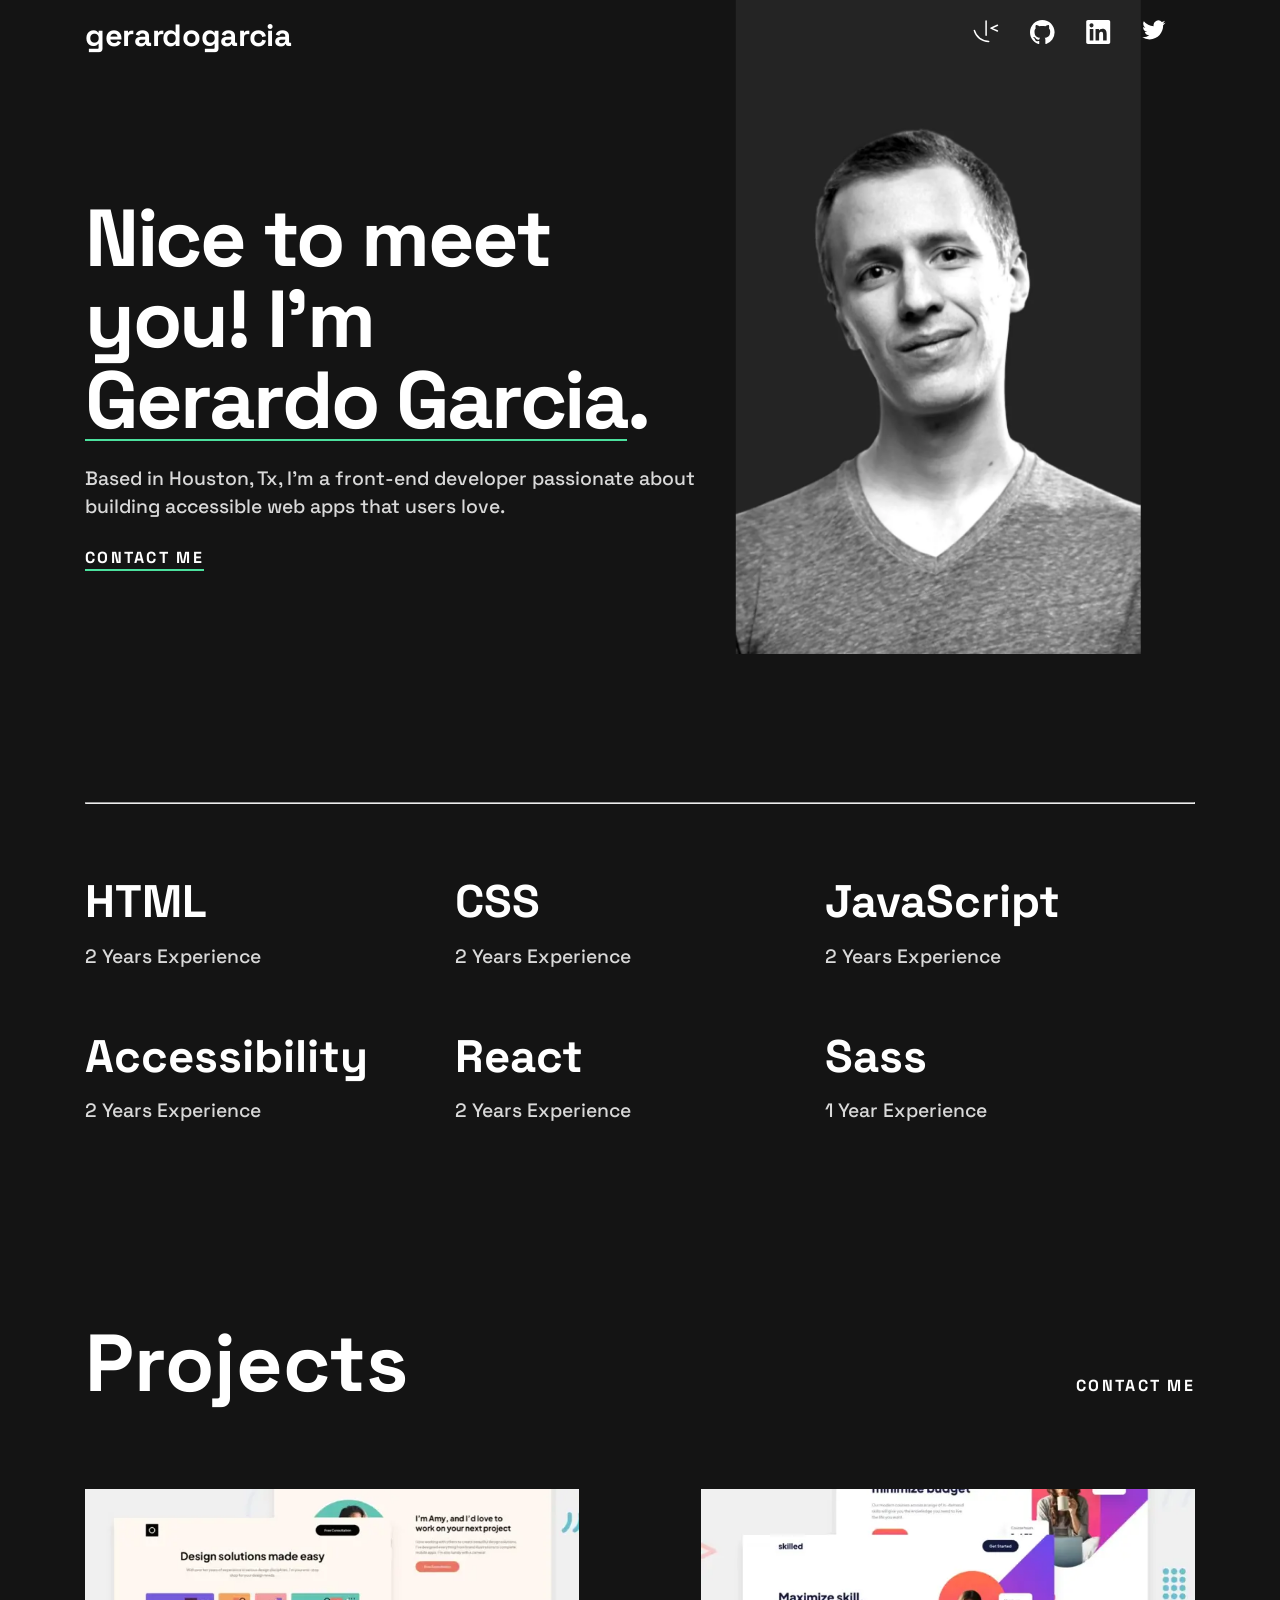
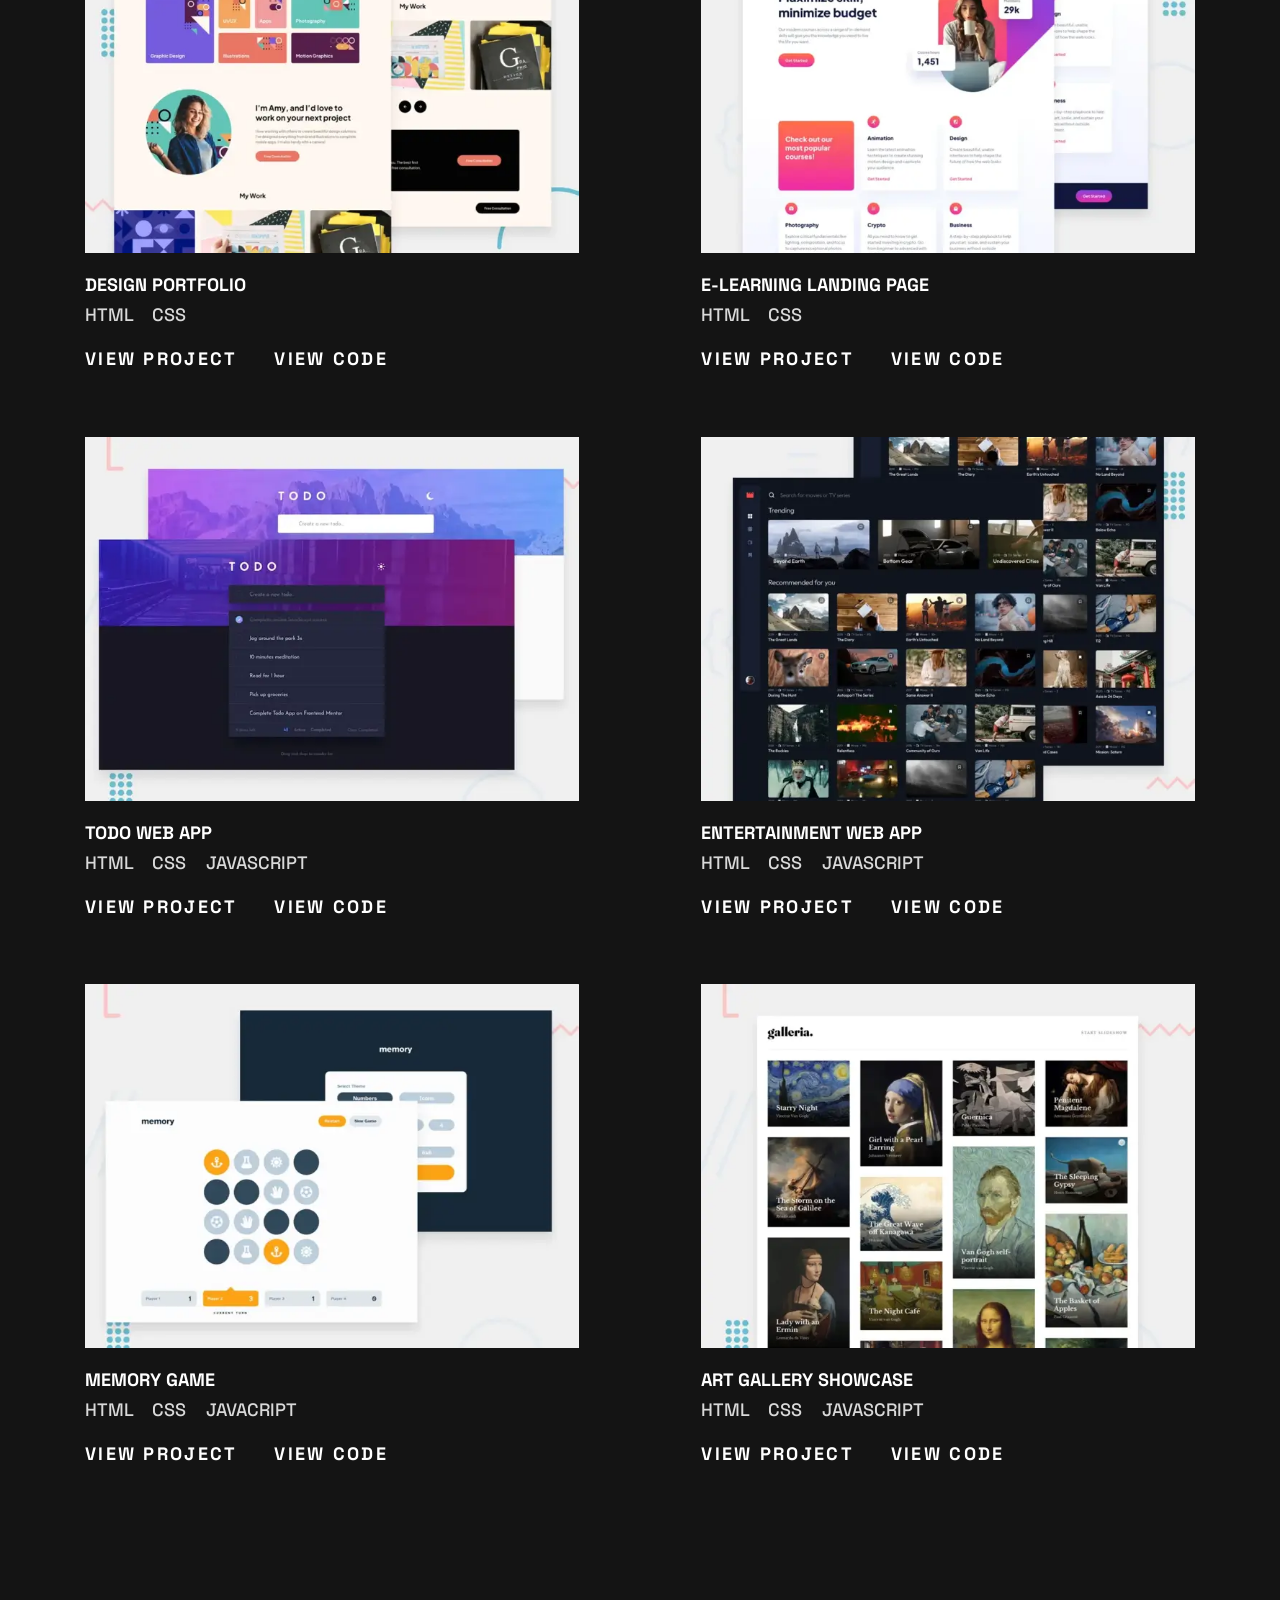
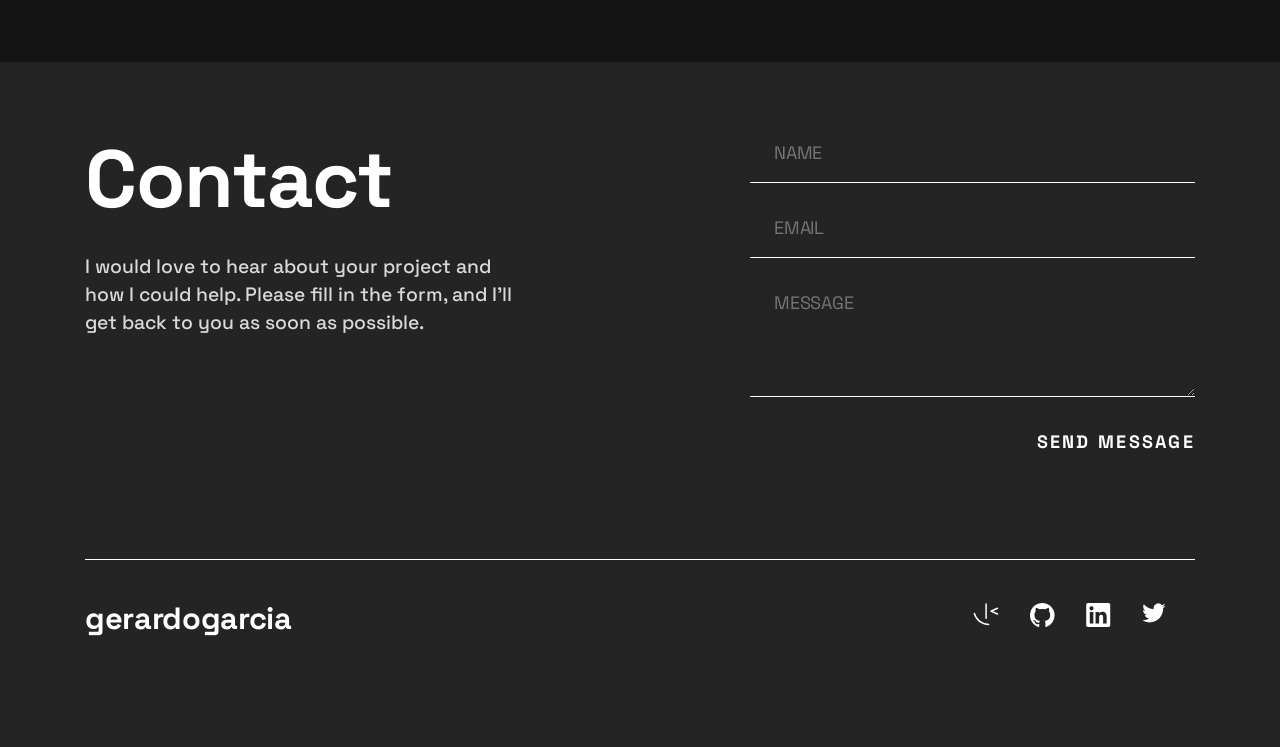
==== commit 0cb19d8b: "changed projects container from grid to flex" ====
--- a/starter-code/index.html
+++ b/starter-code/index.html
@@ -130,6 +130,8 @@
               >Contact me</a
             >
           </div>
+          <!-- <div class="left-column"></div>
+          <div class="right-column"> </div> -->
           <div class="projects-container">
             <div class="project">
               <div>
@@ -148,7 +150,7 @@
                   <p class="fw-medium fs-400">HTML</p>
                   <p class="fw-medium fs-400">CSS</p>
                 </div>
-                <div>
+                <div class="btn-container">
                   <a
                     class="hero-btn underline-text fw-bold .fs-300 text-neutral-100"
                   >
@@ -179,7 +181,7 @@
                   <p class="fw-medium fs-400">HTML</p>
                   <p class="fw-medium fs-400">CSS</p>
                 </div>
-                <div>
+                <div class="btn-container">
                   <a
                     class="hero-btn underline-text fw-bold .fs-300 text-neutral-100"
                   >
@@ -209,7 +211,7 @@
                   <p class="fw-medium fs-400">CSS</p>
                   <p class="fw-medium fs-400">Javascript</p>
                 </div>
-                <div>
+                <div class="btn-container">
                   <a
                     class="hero-btn underline-text fw-bold .fs-300 text-neutral-100"
                   >
@@ -241,7 +243,7 @@
                   <p class="fw-medium fs-400">CSS</p>
                   <p class="fw-medium fs-400">JavaScript</p>
                 </div>
-                <div>
+                <div class="btn-container">
                   <a
                     class="hero-btn underline-text fw-bold .fs-300 text-neutral-100"
                   >
@@ -271,7 +273,7 @@
                   <p class="fw-medium fs-400">CSS</p>
                   <p class="fw-medium fs-400">Javacript</p>
                 </div>
-                <div>
+                <div class="btn-container">
                   <a
                     class="hero-btn underline-text fw-bold .fs-300 text-neutral-100"
                   >
@@ -303,7 +305,7 @@
                   <p class="fw-medium fs-400">CSS</p>
                   <p class="fw-medium fs-400">Javascript</p>
                 </div>
-                <div>
+                <div class="btn-container">
                   <a
                     class="hero-btn underline-text fw-bold .fs-300 text-neutral-100"
                   >
@@ -404,7 +406,6 @@
                 </ul>
               </nav>
             </div>
-            
           </div>
         </div>
       </div>
--- a/starter-code/styles.css
+++ b/starter-code/styles.css
@@ -163,32 +163,6 @@
   width: min(var(--max-width), 100% - (var(--padding) * 2));
   margin-inline: auto;
 }
-
-/* 
-
-.underline {
-    display: inline;
-    position: relative;
-    overflow: hidden;
-  }
-  .underline:after {
-    content: "";
-    position: absolute;
-    z-index: -1;
-    left: 0;
-    right: 100%;
-    bottom: -5px;
-    background: var(--Green, #4ee1a0);
-    height: 4px;
-    transition-property: left right;
-    transition-duration: 0.3s;
-    transition-timing-function: ease-out;
-  }
-  .underline:hover:after,
-  .underline:focus:after,
-  .underline:active:after {
-    right: 0;
-  } */
 
 /* Define the initial style for the text */
 .underline-text {
@@ -411,6 +385,8 @@
   ); /* 375px to 768px */
 }
 
+
+
 /* // Medium devices (tablets, 768px and up) */
 @media (min-width: 768px) {
   .programming-languages .container {
@@ -427,6 +403,7 @@
   }
 }
 
+
 /* 
  // Large devices (desktops, 992px and up or 1024px) */
 @media (min-width: 1024px) {
@@ -453,34 +430,76 @@
   margin-left: auto;
 }
 
-.projects-container {
+/* .projects-container {
   --column-count: 1;
   display: grid;
   grid-template-columns: repeat(var(--column-count), 1fr);
+} */
+
+.projects-container {
+    display: flex;
+    flex-direction: column;
+    align-items: center;
 }
 
 .project {
   display: inline-block;
-  margin-inline: auto;
-}
+  /* margin-inline: auto; uncomment this if i go back to grid on my .projects-container */
+  text-transform: uppercase;
+  margin-bottom: clamp(2.5rem, 1.8627rem + 2.7192vw, 4.31rem);
+}
+
+
 
 .project img {
   /* width: 21.5625rem; */
   width: clamp(21.5625rem, 7.6339rem + 29.0179vw, 33.75rem);
-}
+  margin-bottom: 1.25rem;
+  
+}
+
+.project h4 {
+    margin-bottom: .44rem; 
+}
+
+.project-flex-group {
+    display: flex;
+    margin-bottom: 1.25rem;
+}
+
+.project-flex-group > :first-child {
+    margin-right: 1.12rem;
+}
+
+.project-flex-group > :nth-child(2) {
+    margin-right: 1.25rem;
+}
+
+.btn-container > :first-child {
+    margin-right: 2rem;
+}
+
 
 /* // Medium devices (tablets, 768px and up) */
 @media (min-width: 768px) {
   .projects .container {
     margin-top: 0;
   } /* the container above takes care of the margin-bottom */
+
+  /* .projects-container {
+    --column-count: 2;
+  } */
+
   .projects-container {
-    --column-count: 2;
-  }
-  .project img {
+    flex-direction: row;
+    flex-wrap: wrap;
+    justify-content: space-between;
+  }
+  /* .project img {
     width: clamp(21.5625rem, 7.6339rem + 29.0179vw, 33.75rem);
-  }
-}
+  } */
+}
+
 
 /* footer */
 
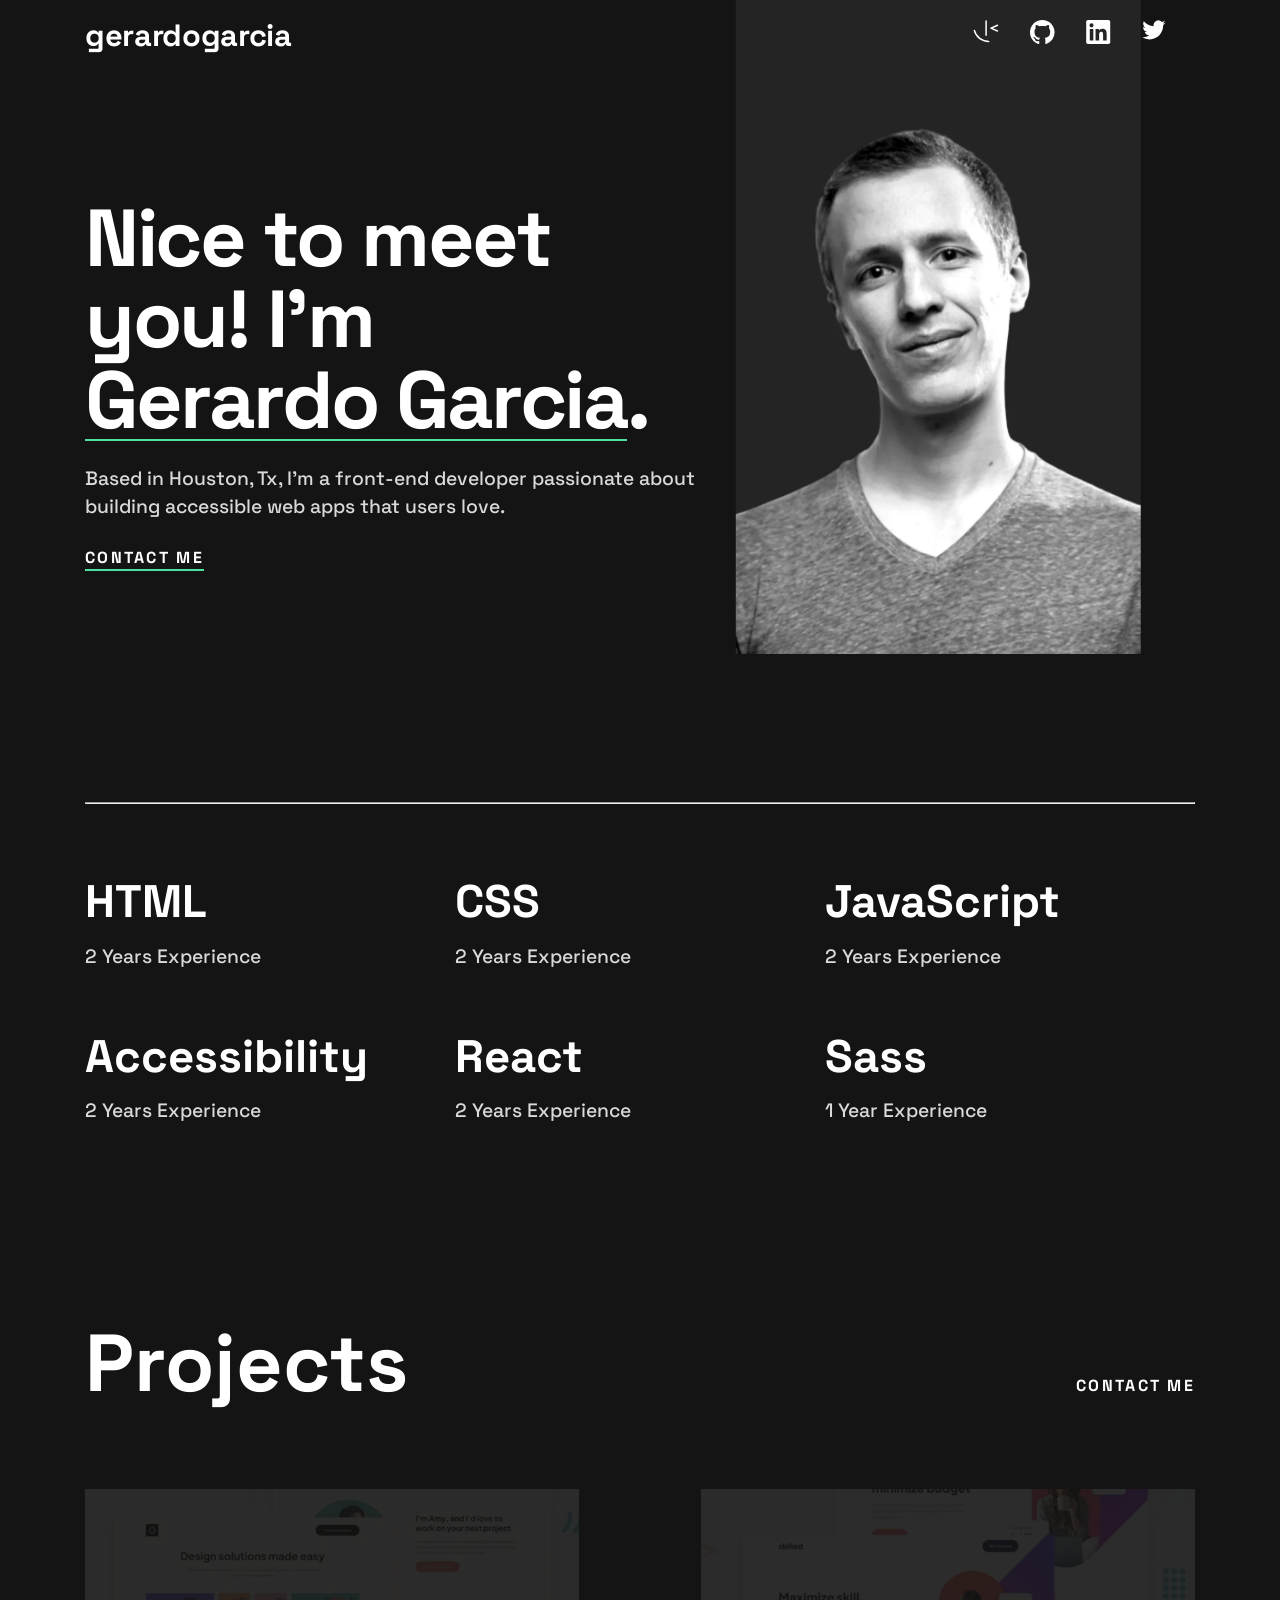
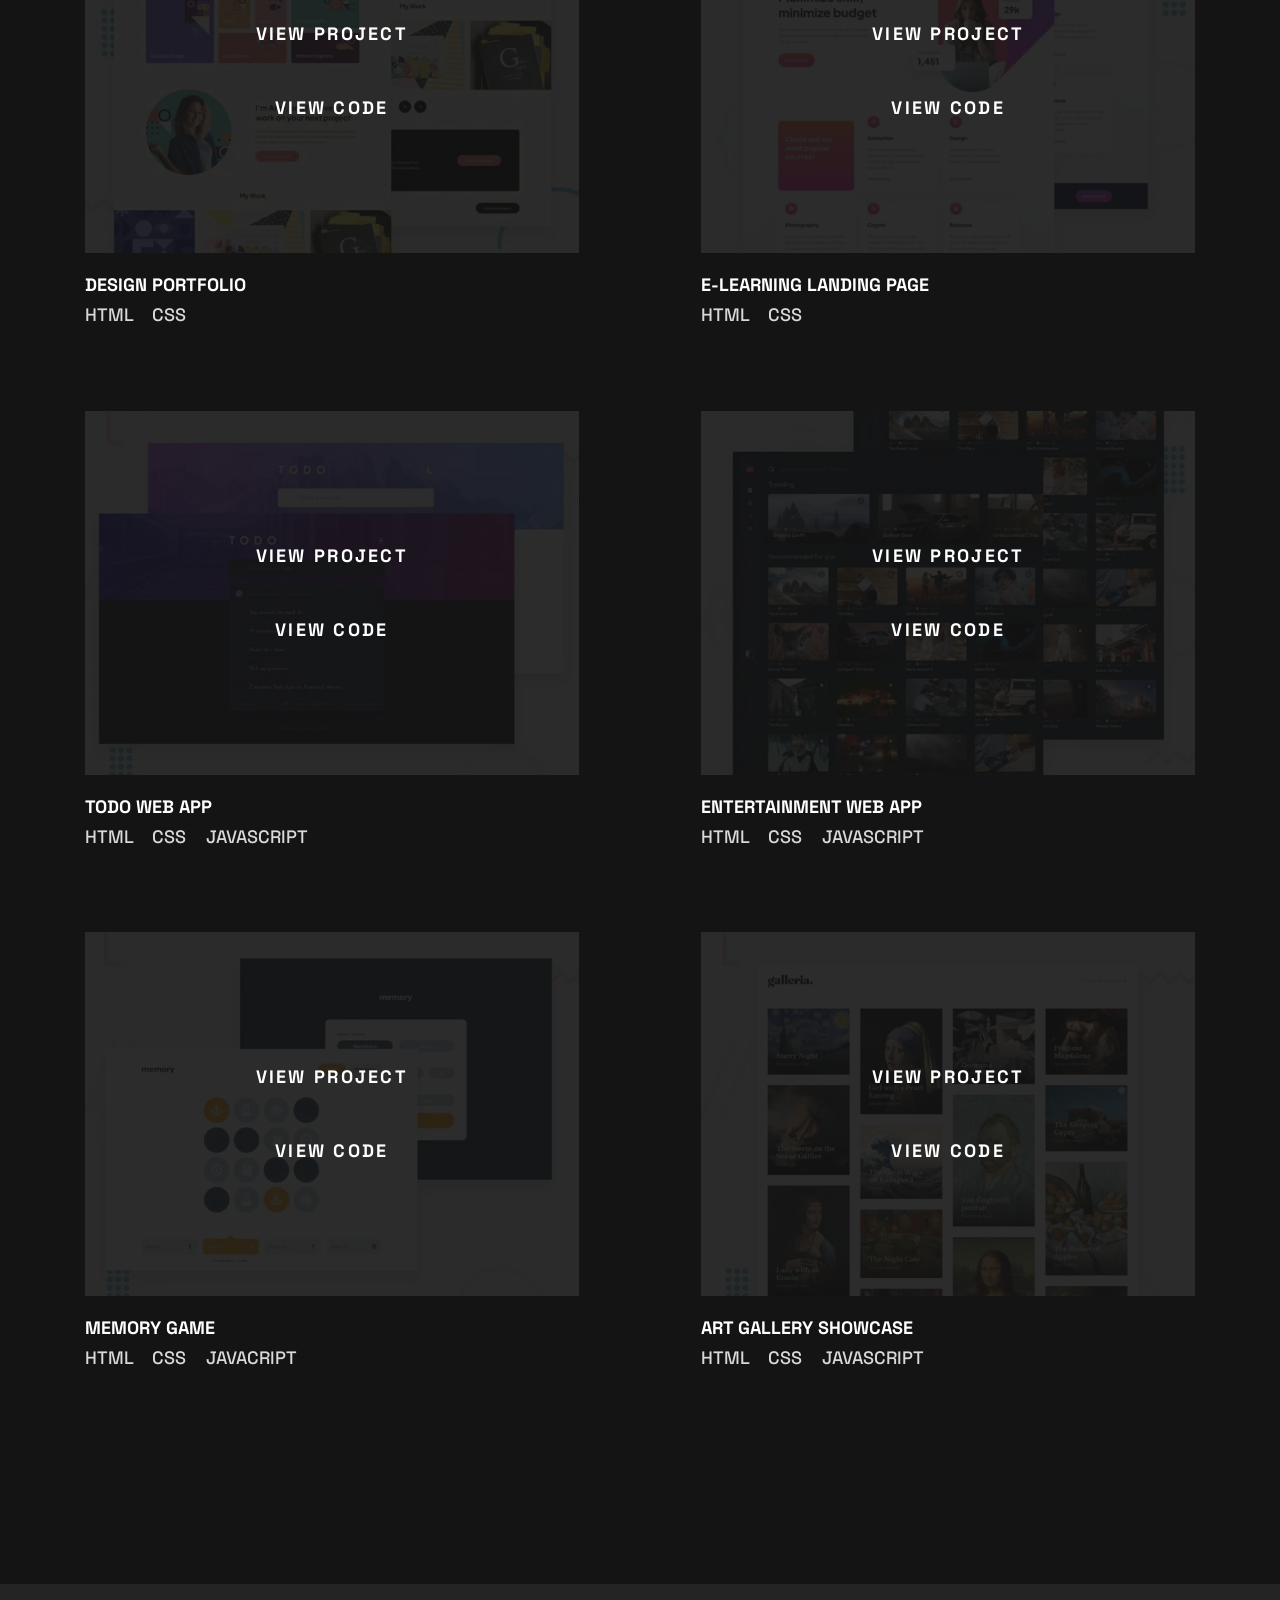
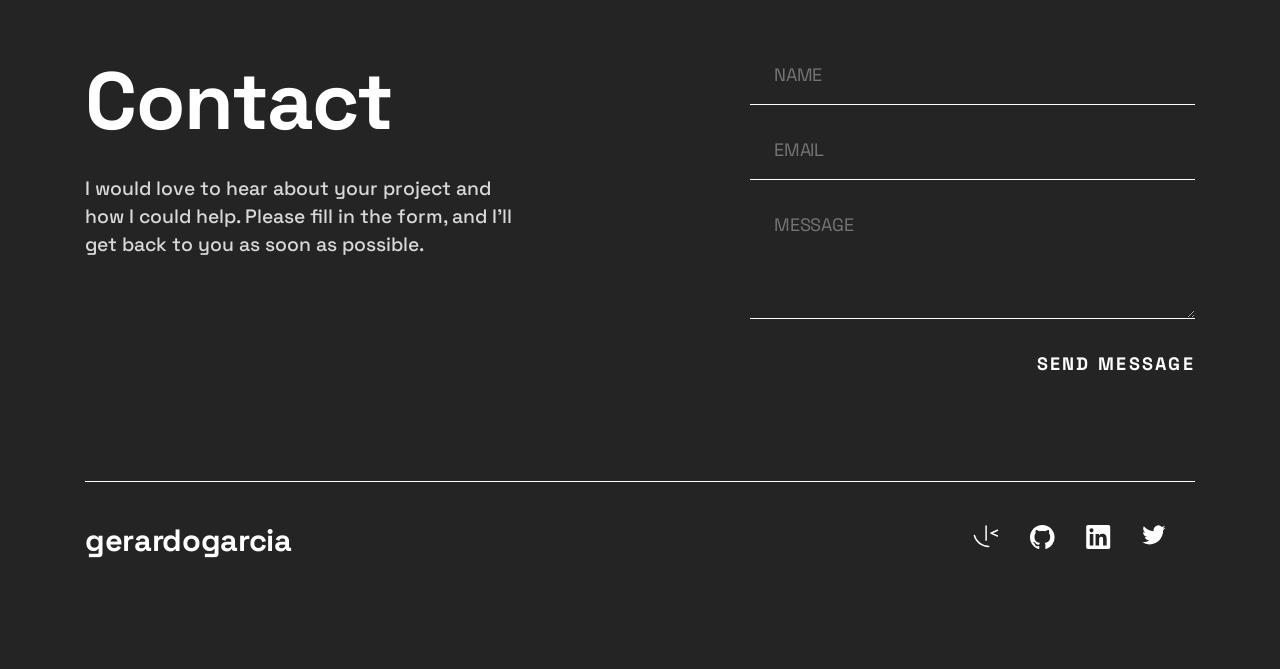
==== commit 4d66cec2: "added buttons inside img-and-buttons container" ====
--- a/starter-code/index.html
+++ b/starter-code/index.html
@@ -130,19 +130,29 @@
               >Contact me</a
             >
           </div>
-          <!-- <div class="left-column"></div>
-          <div class="right-column"> </div> -->
           <div class="projects-container">
             <div class="project">
-              <div>
+              <div class="img-and-buttons">
                 <a
                   ><img
                     src="assets/images/thumbnail-project-1-small.webp"
                     alt="design portfolio project"
                     class="project-1"
                 /></a>
-              </div>
-              <div>
+                <div class="btn-container">
+                  <a
+                    class="hero-btn underline-text fw-bold .fs-300 text-neutral-100"
+                  >
+                    View Project
+                  </a>
+                  <a
+                    class="hero-btn underline-text fw-bold .fs-300 text-neutral-100"
+                  >
+                    View Code
+                  </a>
+                </div>
+              </div>
+              <div class="project-text-container">
                 <h4 class="fw-bold .fs-500 text-neutral-100">
                   Design Portfolio
                 </h4>
@@ -165,15 +175,27 @@
               </div>
             </div>
             <div class="project">
-              <div>
+              <div class="img-and-buttons">
                 <a class="image-link"
                   ><img
                     src="assets/images/thumbnail-project-2-small.webp"
                     alt="e-learning-landing-page project"
                     class="project-2"
                 /></a>
-              </div>
-              <div>
+                <div class="btn-container">
+                  <a
+                    class="hero-btn underline-text fw-bold .fs-300 text-neutral-100"
+                  >
+                    View Project
+                  </a>
+                  <a
+                    class="hero-btn underline-text fw-bold .fs-300 text-neutral-100"
+                  >
+                    View Code
+                  </a>
+                </div>
+              </div>
+              <div class="project-text-container">
                 <h4 class="fw-bold .fs-500 text-neutral-100">
                   E-Learning Landing Page
                 </h4>
@@ -196,15 +218,27 @@
               </div>
             </div>
             <div class="project">
-              <div>
+              <div class="img-and-buttons">
                 <a class="image-link"
                   ><img
                     src="assets/images/thumbnail-project-3-small.webp"
                     alt="todo web application"
                     class="project-3"
                 /></a>
-              </div>
-              <div>
+                <div class="btn-container">
+                  <a
+                    class="hero-btn underline-text fw-bold .fs-300 text-neutral-100"
+                  >
+                    View Project
+                  </a>
+                  <a
+                    class="hero-btn underline-text fw-bold .fs-300 text-neutral-100"
+                  >
+                    View Code
+                  </a>
+                </div>
+              </div>
+              <div class="project-text-container">
                 <h4 class="fw-bold .fs-500 text-neutral-100">Todo Web App</h4>
                 <div class="project-flex-group">
                   <p class="fw-medium fs-400">HTML</p>
@@ -226,15 +260,27 @@
               </div>
             </div>
             <div class="project">
-              <div>
+              <div class="img-and-buttons">
                 <a class="image-link"
                   ><img
                     src="assets/images/thumbnail-project-4-small.webp"
                     alt="entertainment web application"
                     class="project-4"
                 /></a>
-              </div>
-              <div>
+                <div class="btn-container">
+                  <a
+                    class="hero-btn underline-text fw-bold .fs-300 text-neutral-100"
+                  >
+                    View Project
+                  </a>
+                  <a
+                    class="hero-btn underline-text fw-bold .fs-300 text-neutral-100"
+                  >
+                    View Code
+                  </a>
+                </div>
+              </div>
+              <div class="project-text-container">
                 <h4 class="fw-bold .fs-500 text-neutral-100">
                   Entertainment Web App
                 </h4>
@@ -258,15 +304,27 @@
               </div>
             </div>
             <div class="project">
-              <div>
+              <div class="img-and-buttons">
                 <a class="image-link"
                   ><img
                     src="assets/images/thumbnail-project-5-small.webp"
                     alt="memory game"
                     class="project-5"
                 /></a>
-              </div>
-              <div>
+                <div class="btn-container">
+                  <a
+                    class="hero-btn underline-text fw-bold .fs-300 text-neutral-100"
+                  >
+                    View Project
+                  </a>
+                  <a
+                    class="hero-btn underline-text fw-bold .fs-300 text-neutral-100"
+                  >
+                    View Code
+                  </a>
+                </div>
+              </div>
+              <div class="project-text-container">
                 <h4 class="fw-bold .fs-500 text-neutral-100">Memory Game</h4>
                 <div class="project-flex-group">
                   <p class="fw-medium fs-400">HTML</p>
@@ -288,15 +346,27 @@
               </div>
             </div>
             <div class="project">
-              <div>
+              <div class="img-and-buttons">
                 <a class="image-link"
                   ><img
                     src="assets/images/thumbnail-project-6-small.webp"
                     alt="art gallery showcase app"
                     class="project-6"
                 /></a>
-              </div>
-              <div>
+                <div class="btn-container">
+                  <a
+                    class="hero-btn underline-text fw-bold .fs-300 text-neutral-100"
+                  >
+                    View Project
+                  </a>
+                  <a
+                    class="hero-btn underline-text fw-bold .fs-300 text-neutral-100"
+                  >
+                    View Code
+                  </a>
+                </div>
+              </div>
+              <div class="project-text-container">
                 <h4 class="fw-bold .fs-500 text-neutral-100">
                   Art Gallery Showcase
                 </h4>
--- a/starter-code/styles.css
+++ b/starter-code/styles.css
@@ -153,6 +153,14 @@
 }
 .fs-900 {
   font-size: var(--fs-900);
+}
+
+.show {
+  display: block;
+}
+
+.hide {
+  display: none;
 }
 
 .container,
@@ -385,8 +393,6 @@
   ); /* 375px to 768px */
 }
 
-
-
 /* // Medium devices (tablets, 768px and up) */
 @media (min-width: 768px) {
   .programming-languages .container {
@@ -403,7 +409,6 @@
   }
 }
 
-
 /* 
  // Large devices (desktops, 992px and up or 1024px) */
 @media (min-width: 1024px) {
@@ -437,9 +442,9 @@
 } */
 
 .projects-container {
-    display: flex;
-    flex-direction: column;
-    align-items: center;
+  display: flex;
+  flex-direction: column;
+  align-items: center;
 }
 
 .project {
@@ -450,35 +455,41 @@
 }
 
 
-
 .project img {
   /* width: 21.5625rem; */
   width: clamp(21.5625rem, 7.6339rem + 29.0179vw, 33.75rem);
   margin-bottom: 1.25rem;
-  
 }
 
 .project h4 {
-    margin-bottom: .44rem; 
+  margin-bottom: 0.44rem;
 }
 
 .project-flex-group {
-    display: flex;
-    margin-bottom: 1.25rem;
+  display: flex;
+  margin-bottom: 1.25rem;
 }
 
 .project-flex-group > :first-child {
-    margin-right: 1.12rem;
+  margin-right: 1.12rem;
 }
 
 .project-flex-group > :nth-child(2) {
-    margin-right: 1.25rem;
-}
+  margin-right: 1.25rem;
+}
+
+.img-and-buttons > .btn-container {
+   display: none;
+  }
+
+
+/* .btn-container {
+    display: block;
+} */
 
 .btn-container > :first-child {
-    margin-right: 2rem;
-}
-
+  margin-right: 2rem;
+}
 
 /* // Medium devices (tablets, 768px and up) */
 @media (min-width: 768px) {
@@ -500,6 +511,38 @@
   } */
 }
 
+@media (min-width: 1024px) {
+  /* .project {
+    position: relative;
+  } */
+  .project img {
+    opacity: 0.10;
+    background: #000;
+  }
+
+  .img-and-buttons {
+    position: relative;
+}
+
+.project-text-container > .btn-container {
+    display: none;
+}
+
+  .img-and-buttons > .btn-container {
+    text-align: center;
+    display: flex;
+    flex-direction: column;
+    justify-content: center;
+    position: absolute;
+    top: 50%;
+    left: 50%;
+    transform: translate(-50%, -50%);
+  }
+  .btn-container > :first-child {
+    margin-right: 0;
+    margin-bottom: 3rem;
+  }
+}
 
 /* footer */
 
@@ -570,8 +613,9 @@
   text-transform: uppercase;
 }
 
-form input:focus, form textarea:focus {
-    outline: none;
+form input:focus,
+form textarea:focus {
+  outline: none;
 }
 
 form textarea {
@@ -601,7 +645,11 @@
     ); /* stays stagnant till 768px and grows from here */
   }
   .footer-nav > .container > .flex {
-     margin-top: clamp(1.88rem, 0.6686rem + 2.5238vw, 2.94rem); /* 768 to 1440px */
+    margin-top: clamp(
+      1.88rem,
+      0.6686rem + 2.5238vw,
+      2.94rem
+    ); /* 768 to 1440px */
   }
 }
 
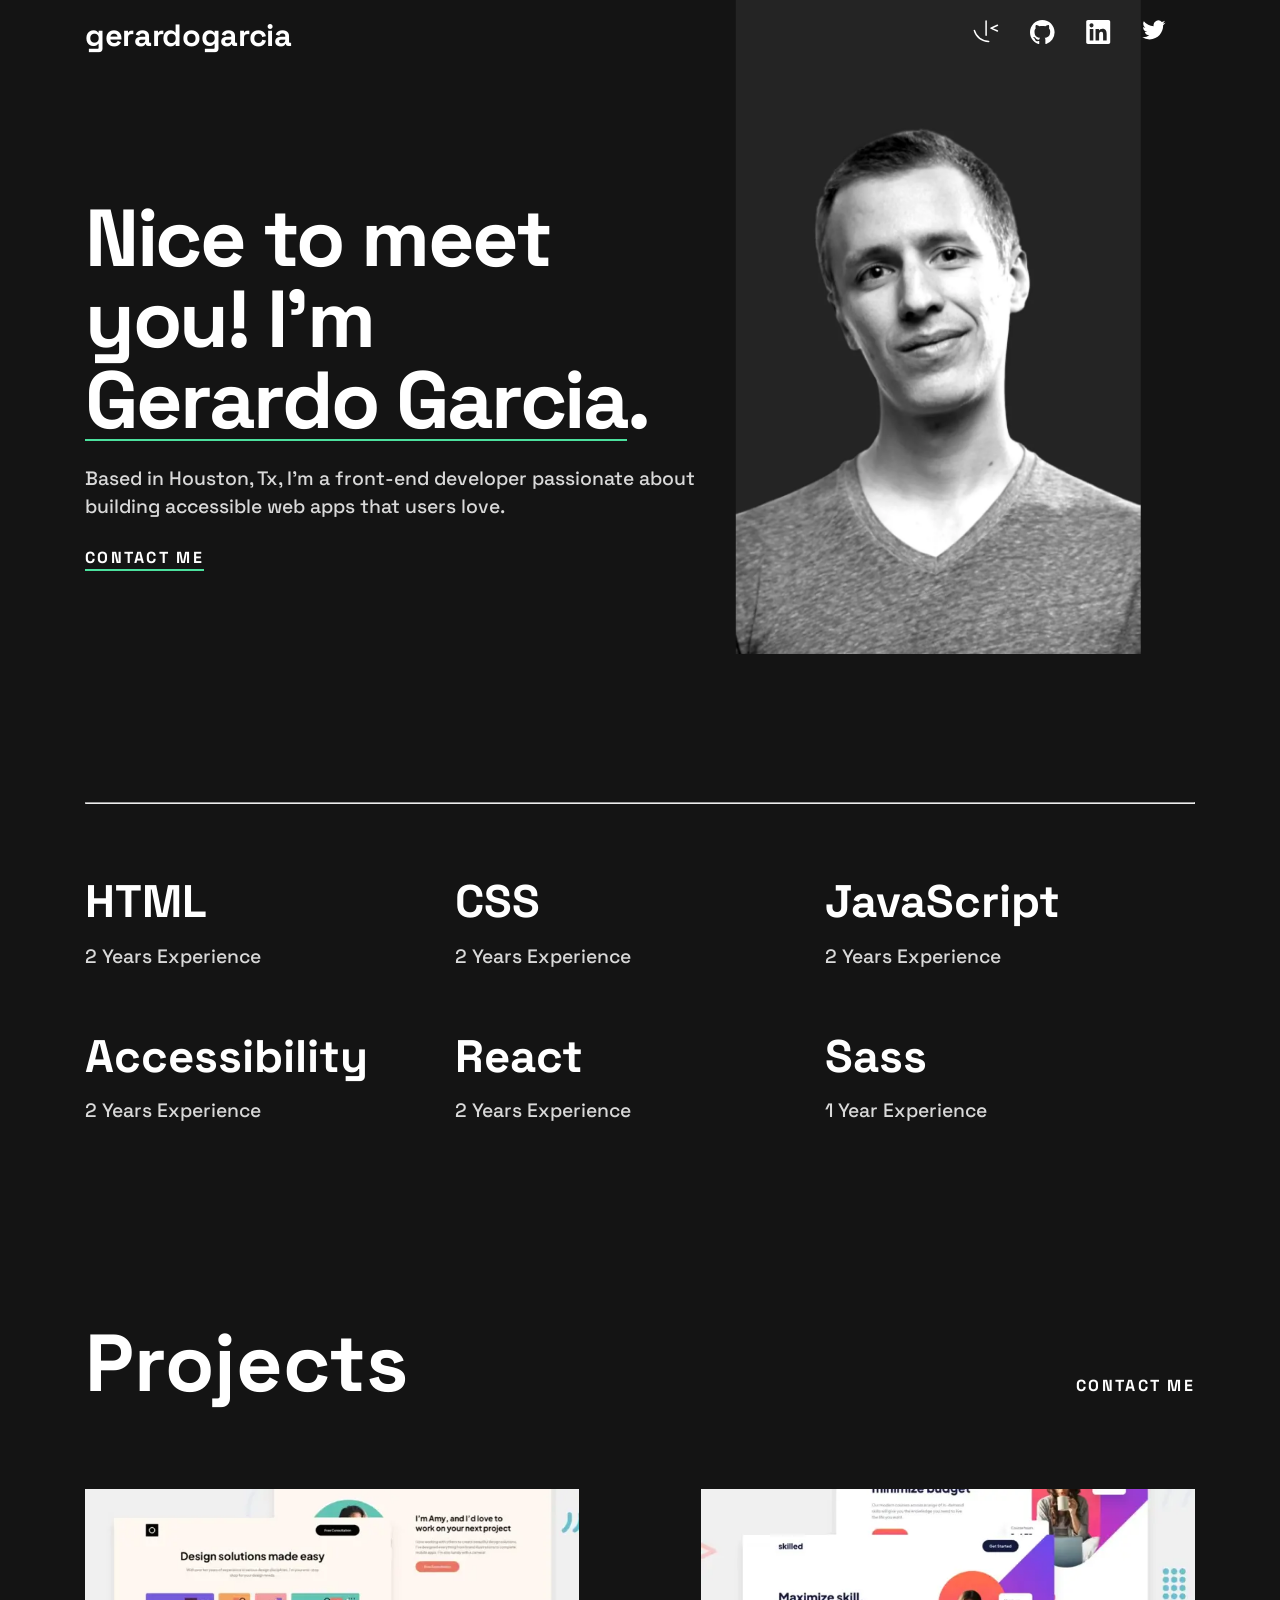
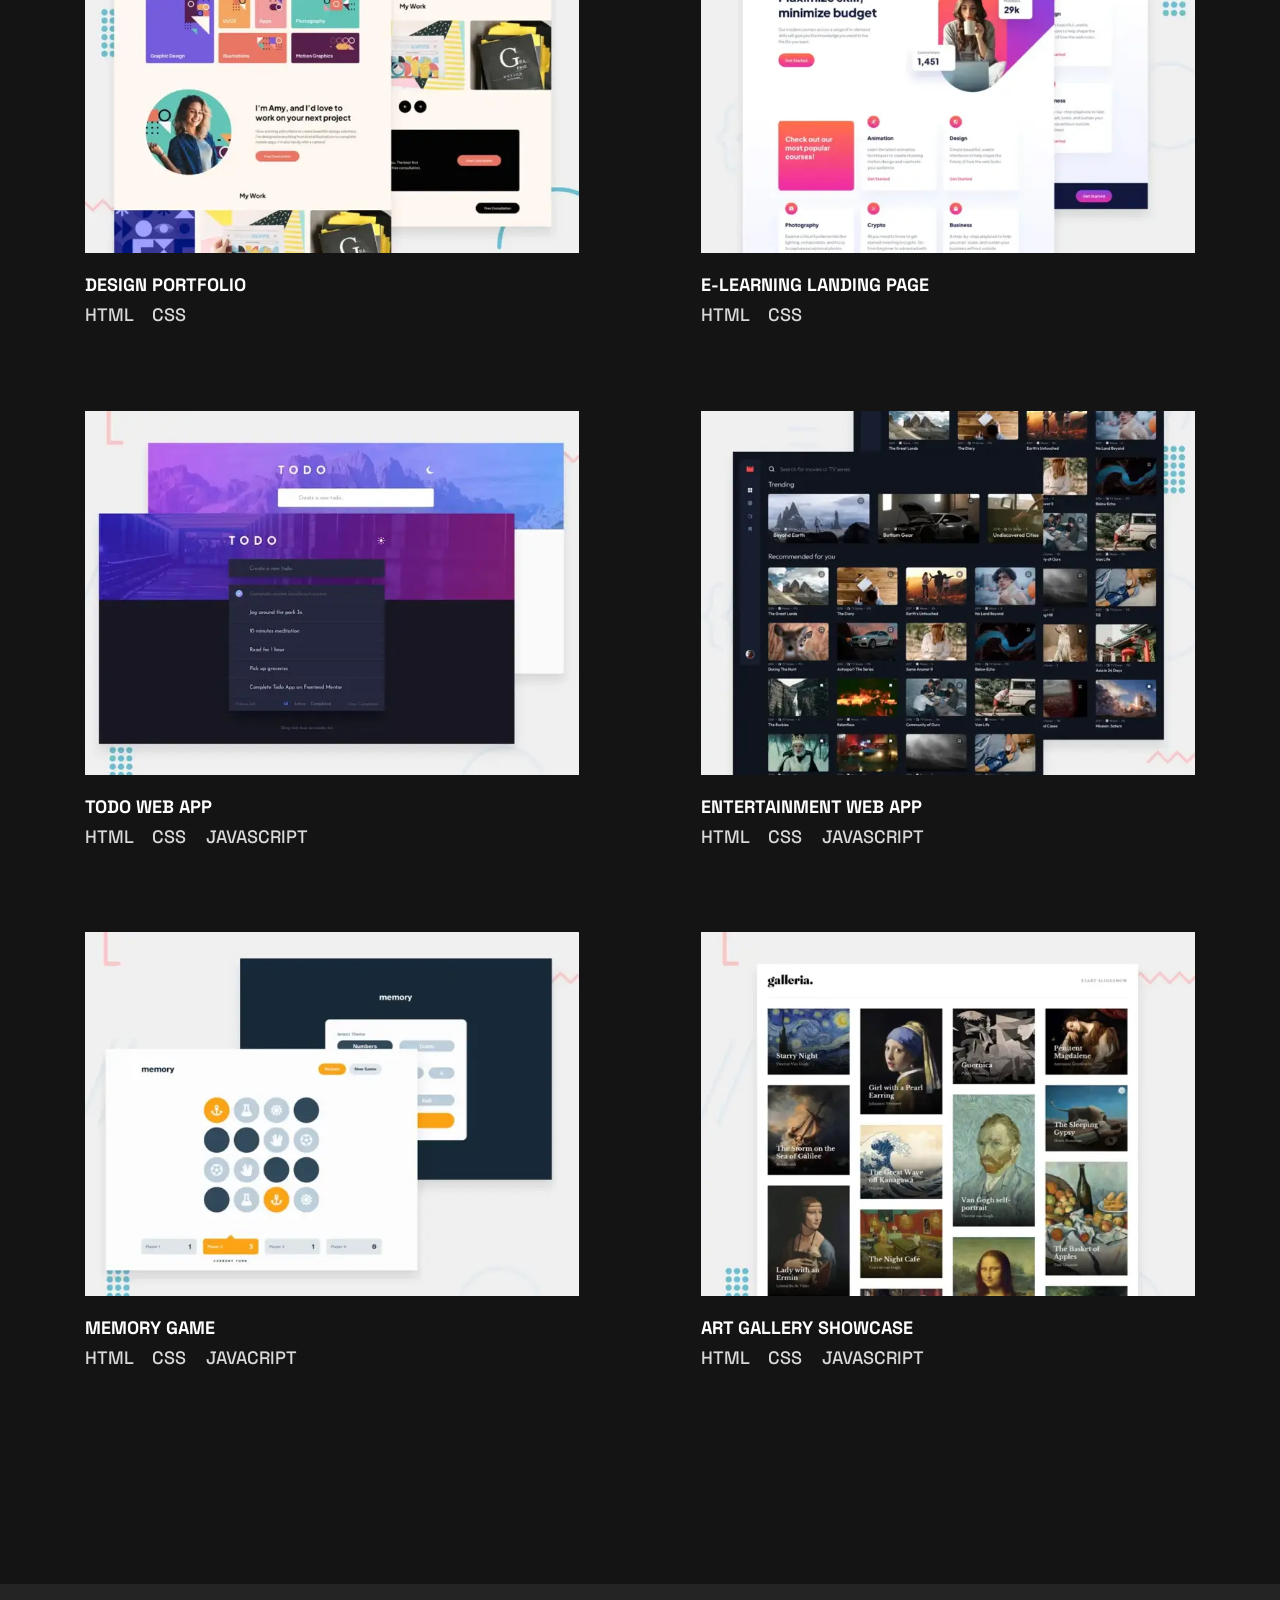
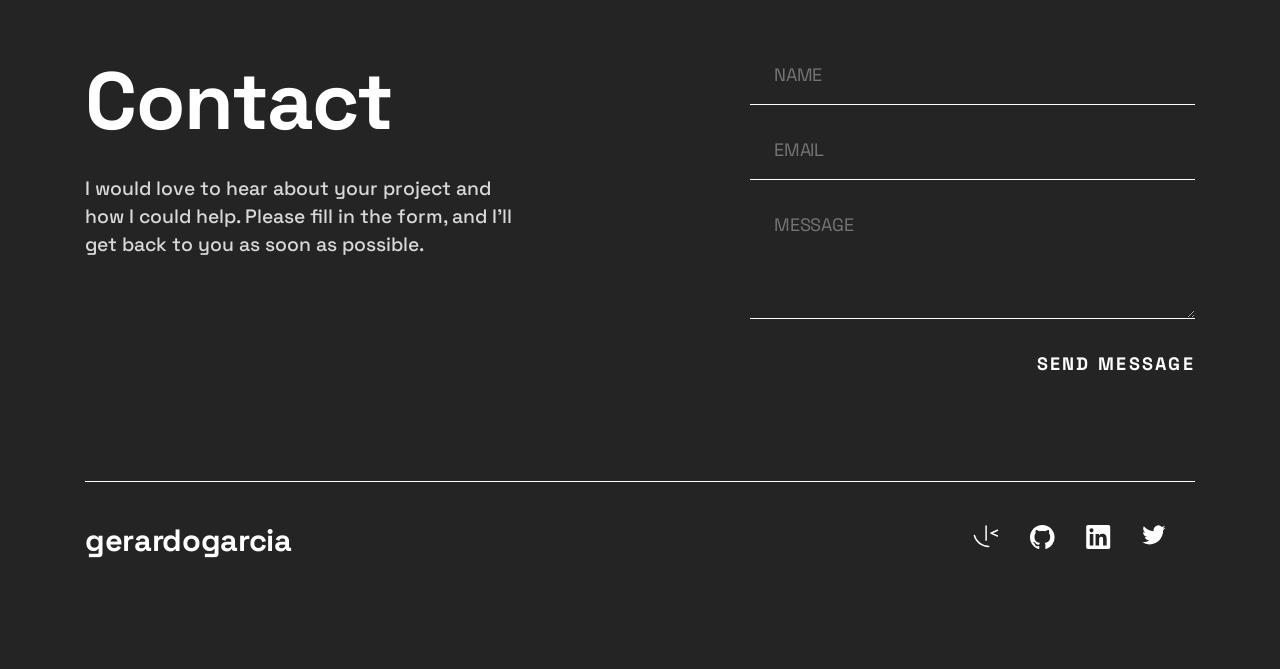
==== commit 09d15b97: "added javascript for form" ====
--- a/starter-code/index.html
+++ b/starter-code/index.html
@@ -408,29 +408,39 @@
           </div>
           <div class="form-container">
             <form action="">
-              <input
-                type="text"
-                id="name"
-                name="first-name-last-name"
-                placeholder="name"
-                class="bg-accent-300"
-                required
-              />
-              <input
-                type="email"
-                id="email"
-                name="email"
-                placeholder="email"
-                class="bg-accent-300"
-                required
-              />
-              <textarea
-                id="message"
-                class="bg-accent-300"
-                placeholder="message"
-              ></textarea>
+              <div class="form-group">
+                <input
+                  type="text"
+                  id="name"
+                  name="first-name-last-name"
+                  placeholder="name"
+                  class="bg-accent-300"
+                  required
+                />
+                <div class="error-message name-error-message fw-medium fs-200">Sorry, invalid format here</div>
+              </div>
+              <div class="form-group">
+                <input
+                  type="email"
+                  id="email"
+                  name="email"
+                  placeholder="email"
+                  class="bg-accent-300"
+                  required
+                />
+                <div class="error-message email-error-message fw-medium fs-200">Sorry, invalid format here</div>
+              </div>
+              <div class="form-group">
+                <textarea
+                  id="message"
+                  class="bg-accent-300"
+                  placeholder="message"
+                ></textarea>
+                <div class="error-message message-error-message fw-medium fs-200 text-area-error">Sorry, invalid format here</div>
+              </div>
+
               <button
-                class="hero-btn underline-text fw-bold .fs-300 text-neutral-100"
+                class="btn hero-btn underline-text fw-bold .fs-300 text-neutral-100"
               >
                 Send Message
               </button>
@@ -483,3 +493,6 @@
     <script src="app.js"></script>
   </body>
 </html>
+
+<!-- change picture from model to me
+fix spacing between the projects as it goes from mobile to large -->
--- a/starter-code/styles.css
+++ b/starter-code/styles.css
@@ -21,6 +21,7 @@
   --fw-medium: 500;
   --fw-bold: 700;
 
+  --fs-200: 0.75rem;
   --fs-300: 1rem;
   --fs-400: 1.125rem;
   --fs-500: 1.5rem;
@@ -127,6 +128,10 @@
 
 .fs-650-900 {
   font-size: clamp(2.5rem, 1.444rem + 4.507vw, 5.5rem);
+}
+
+.fs-200 {
+  font-size: var(--fs-200);
 }
 
 .fs-300 {
@@ -285,6 +290,12 @@
   white-space: nowrap;
 }
 
+.hero-btn:hover,
+.hero-btn:active {
+  cursor: pointer;
+  color: var(--clr-accent-400);
+}
+
 /* hero-btn stays the same through all screen sizes */
 
 /* .project-1 {
@@ -357,10 +368,6 @@
     letter-spacing: -0.15625rem;
   }
 }
-
-/* .project img {
-  width: clamp(21.5625rem, 17.27109rem + 18.31vw, 33.75rem);
-} */
 
 /* first section of main */
 
@@ -441,6 +448,8 @@
   grid-template-columns: repeat(var(--column-count), 1fr);
 } */
 
+/* either choose from the grid above or flex bottom */
+
 .projects-container {
   display: flex;
   flex-direction: column;
@@ -454,9 +463,7 @@
   margin-bottom: clamp(2.5rem, 1.8627rem + 2.7192vw, 4.31rem);
 }
 
-
 .project img {
-  /* width: 21.5625rem; */
   width: clamp(21.5625rem, 7.6339rem + 29.0179vw, 33.75rem);
   margin-bottom: 1.25rem;
 }
@@ -479,13 +486,8 @@
 }
 
 .img-and-buttons > .btn-container {
-   display: none;
-  }
-
-
-/* .btn-container {
-    display: block;
-} */
+  display: none;
+}
 
 .btn-container > :first-child {
   margin-right: 2rem;
@@ -515,20 +517,26 @@
   /* .project {
     position: relative;
   } */
-  .project img {
-    opacity: 0.10;
+  .project .img-and-buttons:hover::before {
+    content: "";
+    position: absolute;
+    top: 0;
+    left: 0;
+    width: 100%;
+    height: 100%;
+    opacity: 0.75;
     background: #000;
   }
 
   .img-and-buttons {
     position: relative;
-}
-
-.project-text-container > .btn-container {
+  }
+
+  .project-text-container > .btn-container {
     display: none;
-}
-
-  .img-and-buttons > .btn-container {
+  }
+
+  .img-and-buttons:hover > .btn-container {
     text-align: center;
     display: flex;
     flex-direction: column;
@@ -537,7 +545,9 @@
     top: 50%;
     left: 50%;
     transform: translate(-50%, -50%);
-  }
+    cursor: pointer;
+  }
+
   .btn-container > :first-child {
     margin-right: 0;
     margin-bottom: 3rem;
@@ -632,6 +642,26 @@
   text-align: center;
 }
 
+.error-message {
+  display: none;
+  color: #ff6f5b;
+  text-align: right;
+  margin-top: 0.31rem;
+  margin-bottom: 0.78rem;
+}
+
+.error {
+  border-bottom: 0.0625rem solid #ff6f5b;
+}
+
+.success {
+  border-bottom: 0.0625rem solid var(--clr-accent-400);
+}
+
+.error-message.text-area-error {
+  margin-bottom: 0.69rem;
+}
+
 @media (min-width: 768px) {
   footer > .container {
     padding-top: clamp(3.75rem, 2.0357rem + 3.5714vw, 5.25rem);
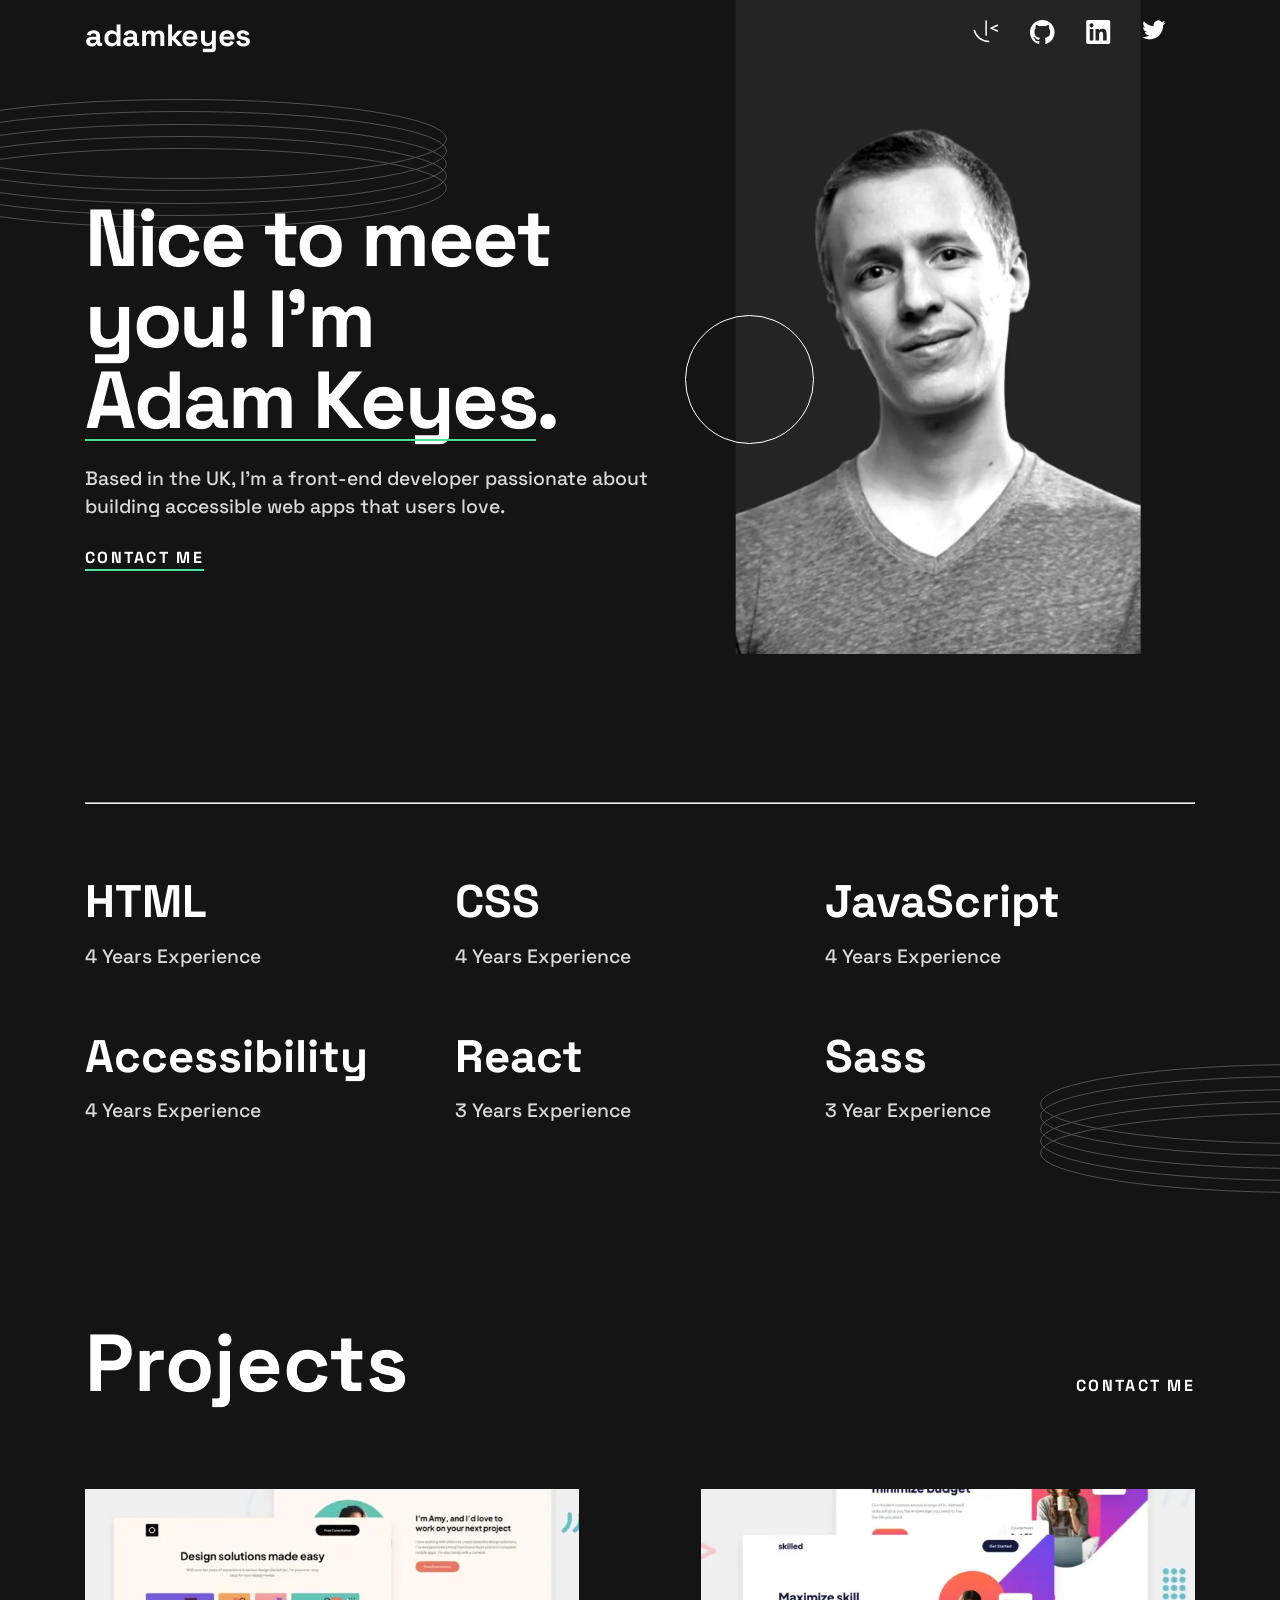
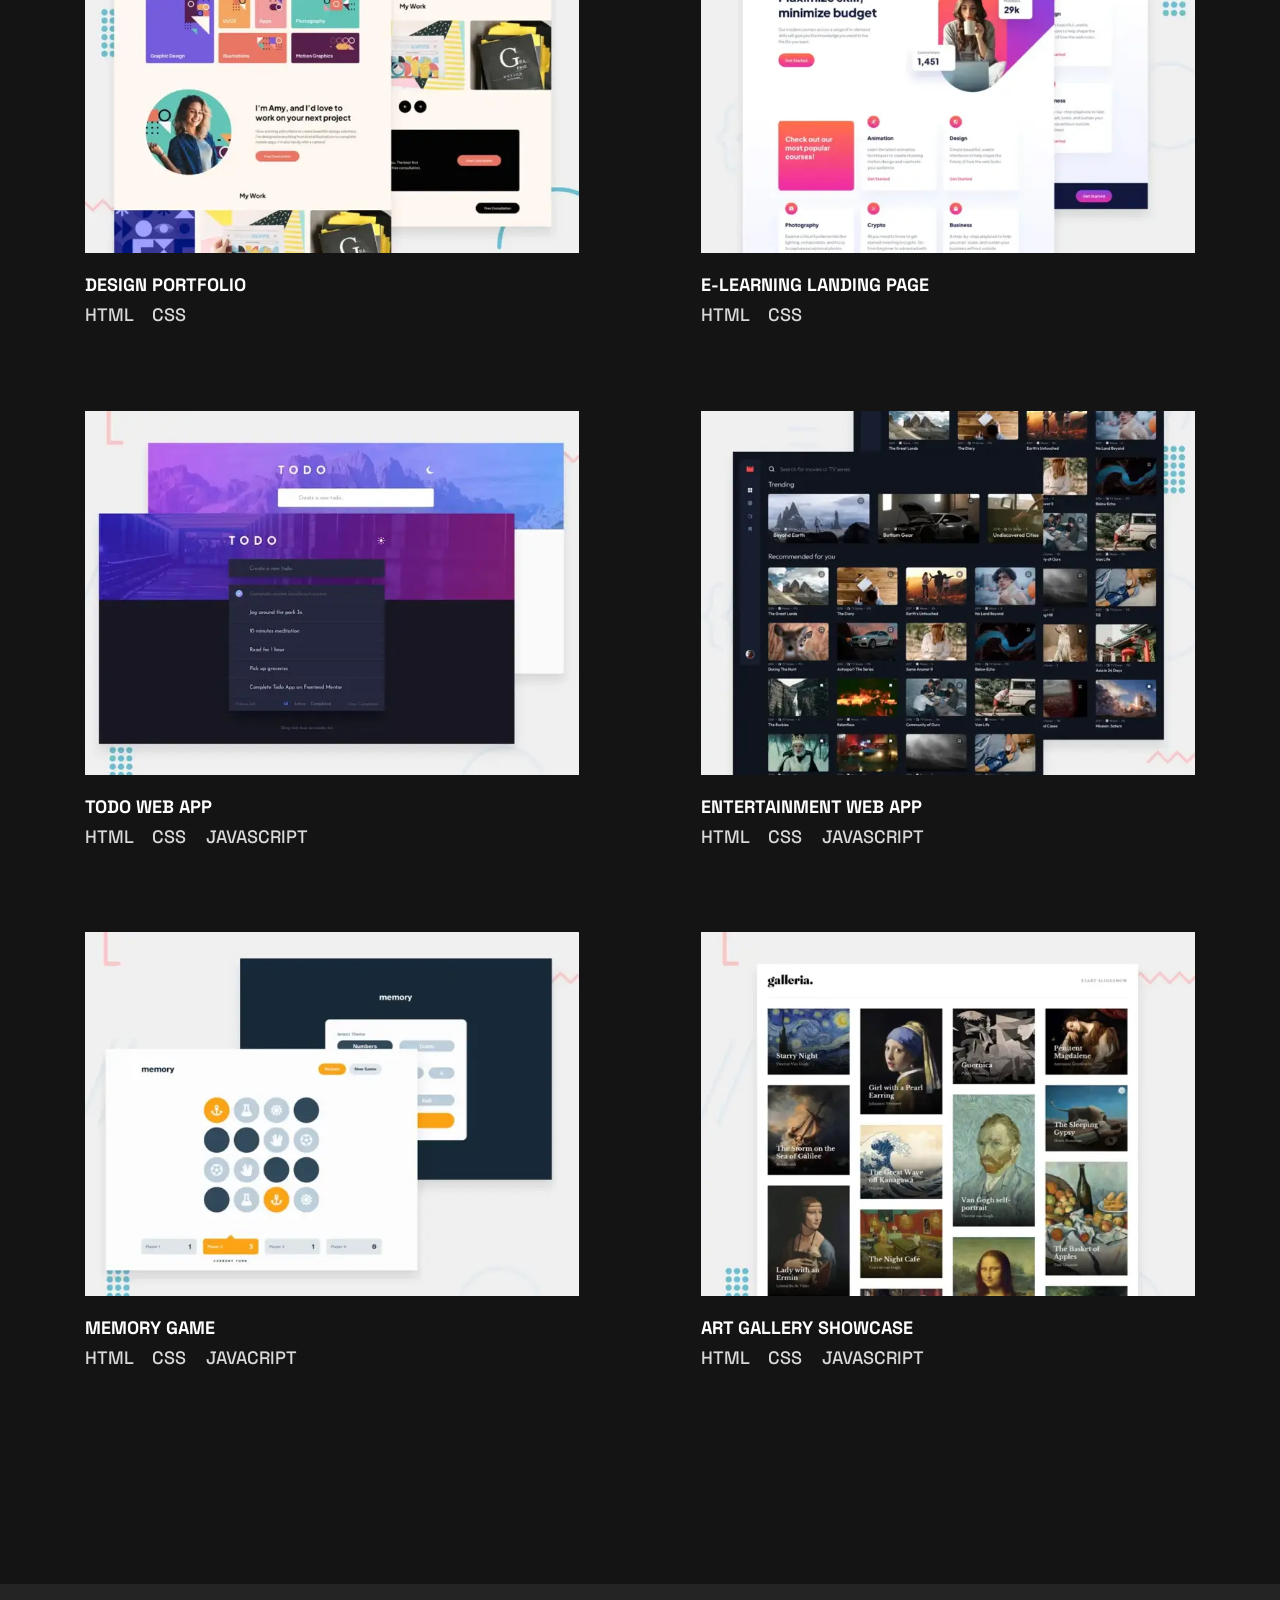
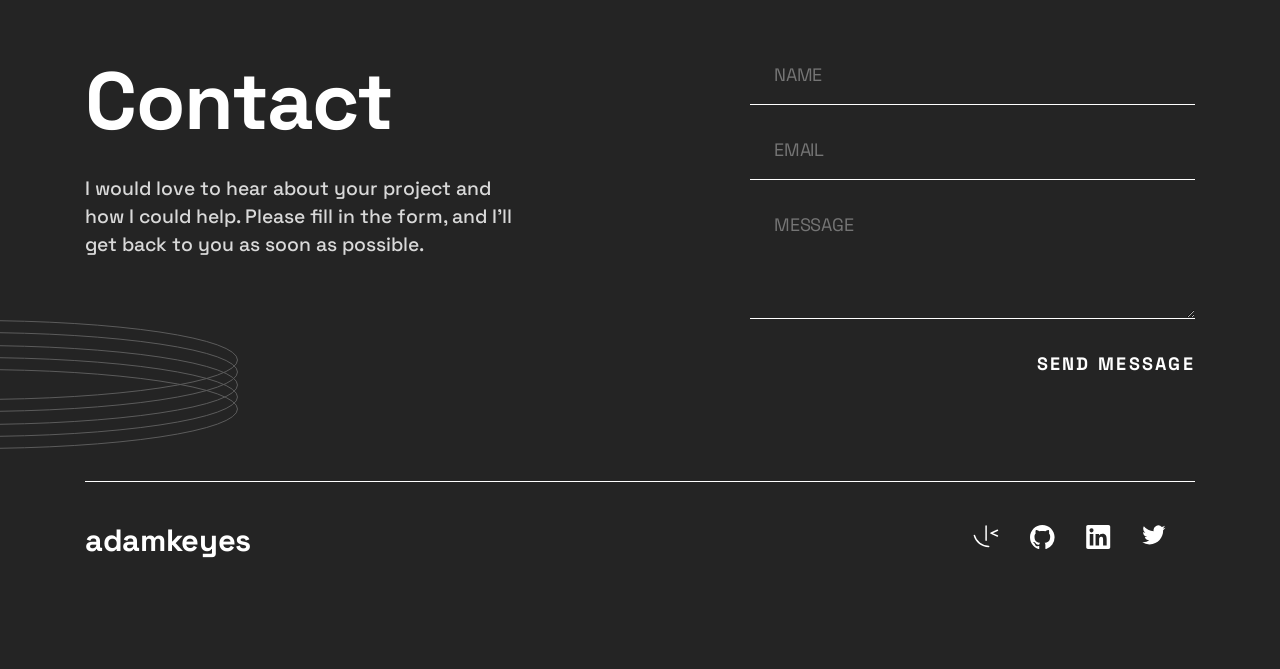
==== commit 450b420b: "added background rings and circles overflow x-hidden" ====
--- a/starter-code/index.html
+++ b/starter-code/index.html
@@ -24,7 +24,7 @@
       <div class="container">
         <div class="flex">
           <h3 class="fw-bold fs-500-600 text-neutral-100 name">
-            <a href="#" class="text-neutral-100">gerardogarcia</a>
+            <a href="#" class="text-neutral-100">adamkeyes</a>
           </h3>
           <nav class="primary-navigation">
             <ul aria-label="Primary" role="list" class="nav-list">
@@ -72,10 +72,10 @@
           <div class="hero-text">
             <h1 class="hero-header fw-bold fs-650-900 text-neutral-100">
               Nice to meet you! I'm
-              <span class="underline-text">Gerardo Garcia</span>.
+              <span class="underline-text">Adam Keyes</span>.
             </h1>
             <p class="hero-paragraph fw-medium fs-300-400">
-              Based in Houston, Tx, I'm a front-end developer passionate about
+              Based in the UK, I'm a front-end developer passionate about
               building accessible web apps that users love.
             </p>
             <a
@@ -86,6 +86,16 @@
           </div>
         </div>
       </div>
+      <img
+        src="assets/images/pattern-circle.svg"
+        alt="circle pattern for background"
+        class="circle-pattern"
+      />
+      <img
+        src="assets/images/pattern-rings.svg"
+        alt="pattern rings for background"
+        class="ring-pattern"
+      />
     </header>
     <hr />
     <main>
@@ -93,28 +103,33 @@
         <div class="container">
           <div class="programming-language">
             <h2 class="fw-bold fs-600-700 text-neutral-100">HTML</h2>
-            <p class="fw-medium fs-300-400">2 Years Experience</p>
+            <p class="fw-medium fs-300-400">4 Years Experience</p>
           </div>
           <div class="programming-language">
             <h2 class="fw-bold fs-600-700 text-neutral-100">CSS</h2>
-            <p class="fw-medium fs-300-400">2 Years Experience</p>
+            <p class="fw-medium fs-300-400">4 Years Experience</p>
           </div>
           <div class="programming-language">
             <h2 class="fw-bold fs-600-700 text-neutral-100">JavaScript</h2>
-            <p class="fw-medium fs-300-400">2 Years Experience</p>
+            <p class="fw-medium fs-300-400">4 Years Experience</p>
           </div>
           <div class="programming-language">
             <h2 class="fw-bold fs-600-700 text-neutral-100">Accessibility</h2>
-            <p class="fw-medium fs-300-400">2 Years Experience</p>
+            <p class="fw-medium fs-300-400">4 Years Experience</p>
           </div>
           <div class="programming-language">
             <h2 class="fw-bold fs-600-700 text-neutral-100">React</h2>
-            <p class="fw-medium fs-300-400">2 Years Experience</p>
+            <p class="fw-medium fs-300-400">3 Years Experience</p>
           </div>
           <div class="programming-language">
             <h2 class="fw-bold fs-600-700 text-neutral-100">Sass</h2>
-            <p class="fw-medium fs-300-400">1 Year Experience</p>
-          </div>
+            <p class="fw-medium fs-300-400">3 Year Experience</p>
+          </div>
+          <img
+            src="assets/images/pattern-rings.svg"
+            alt="pattern rings for background"
+            class="ring-pattern"
+          />
         </div>
       </section>
       <hr class="horizontal" />
@@ -417,7 +432,9 @@
                   class="bg-accent-300"
                   required
                 />
-                <div class="error-message name-error-message fw-medium fs-200">Sorry, invalid format here</div>
+                <div class="error-message name-error-message fw-medium fs-200">
+                  Sorry, invalid format here
+                </div>
               </div>
               <div class="form-group">
                 <input
@@ -428,7 +445,9 @@
                   class="bg-accent-300"
                   required
                 />
-                <div class="error-message email-error-message fw-medium fs-200">Sorry, invalid format here</div>
+                <div class="error-message email-error-message fw-medium fs-200">
+                  Sorry, invalid format here
+                </div>
               </div>
               <div class="form-group">
                 <textarea
@@ -436,7 +455,11 @@
                   class="bg-accent-300"
                   placeholder="message"
                 ></textarea>
-                <div class="error-message message-error-message fw-medium fs-200 text-area-error">Sorry, invalid format here</div>
+                <div
+                  class="error-message message-error-message fw-medium fs-200 text-area-error"
+                >
+                  Sorry, invalid format here
+                </div>
               </div>
 
               <button
@@ -451,7 +474,7 @@
           <div class="container">
             <div class="flex">
               <h3 class="fw-bold fs-500-600 text-neutral-100 name">
-                <a href="#" class="text-neutral-100">gerardogarcia</a>
+                <a href="#" class="text-neutral-100">adamkeyes</a>
               </h3>
               <nav class="primary-navigation">
                 <ul aria-label="Primary" role="list" class="nav-list">
@@ -488,6 +511,11 @@
             </div>
           </div>
         </div>
+        <img
+          src="assets/images/pattern-rings.svg"
+          alt="pattern rings for background"
+          class="ring-pattern"
+        />
       </div>
     </footer>
     <script src="app.js"></script>
--- a/starter-code/styles.css
+++ b/starter-code/styles.css
@@ -216,6 +216,7 @@
     --clr-accent-100
   ); /* body color from figma file leftmost design system */
   background-color: var(--clr-primary-400);
+  overflow-x: hidden;
 }
 
 .primary-header .container {
@@ -244,7 +245,8 @@
 
 .profile-picture,
 .header-profile-picture {
-  width: clamp(10.8879375rem, 4.9313rem + 25.415vw, 27.8125rem);
+   /* width: clamp(10.88794rem, 2.074rem + 37.6064vw, 20.125rem);375 to 768px */
+  width: clamp(10.88794rem, 4.9286rem + 25.4266vw, 27.8125rem);  /*  375 to 1440 */
   content: url("assets/images/image-profile-mobile.webp");
   margin-inline: auto;
 }
@@ -298,6 +300,22 @@
 
 /* hero-btn stays the same through all screen sizes */
 
+header .ring-pattern, header .circle-pattern {
+  position: absolute;
+}
+
+header .ring-pattern {
+  z-index: -2;
+  top: 22.5%;
+  left: -50%;
+}
+
+header .circle-pattern {
+  top: 37%;
+  left: 80%;
+}
+
+
 /* .project-1 {
     content: url("assets/images/thumbnail-project-1-small.webp")
 } */
@@ -318,6 +336,7 @@
     content: url("assets/images/image-profile-tablet.webp");
     left: 100%;
     transform: translateX(-100%);
+    /* width: clamp(20.125rem, -2.9375rem + 48.0469vw, 27.8125rem); */
   }
   .flex {
     display: flex;
@@ -328,7 +347,8 @@
     width: 12.03075rem;
   }
   .hero-text {
-    max-width: 27.6875rem;
+    max-width: 27rem;
+    /* figma file is 27.6878rem for width */
     margin-bottom: 4.13rem;
   }
   .hero-header {
@@ -337,6 +357,16 @@
   }
 
   /* .hero-paragraph stays the same between tablet and desktop */
+
+  header .ring-pattern {
+    z-index: -2;
+    top: 12.5%;
+    left: -41.3%;
+  }
+  header .circle-pattern {
+    top: 26.5%;
+    left: 90%;
+  }
 }
 
 /* // Large devices (desktops, 992px and up) or 1024px */
@@ -367,12 +397,22 @@
   .hero-header {
     letter-spacing: -0.15625rem;
   }
+  header .ring-pattern {
+    z-index: -2;
+    top: 11%;
+    left: -6.5%;
+  }
+  header .circle-pattern {
+    top: 35%;
+    left: 53.5%;
+  }
 }
 
 /* first section of main */
 
 .programming-languages .container {
   --column-count: 1;
+  position: relative;
   text-align: center;
   margin-top: clamp(2.5rem, 1.7958rem + 3.0047vw, 4.5rem); /* 375px to 1440px */
   margin-bottom: clamp(
@@ -398,6 +438,12 @@
     -0.7129rem + 3.2977vw,
     0.87rem
   ); /* 375px to 768px */
+}
+
+.programming-languages .container > .ring-pattern {
+  position:absolute;
+  top: 100%;
+  left: 50%;
 }
 
 /* // Medium devices (tablets, 768px and up) */
@@ -414,6 +460,10 @@
   .horizontal {
     display: none;
   }
+  .programming-languages .container > .ring-pattern {
+    top: 71%;
+    left: 75%;
+  }
 }
 
 /* 
@@ -440,6 +490,11 @@
 .hero-btn.projects-btn {
   align-self: baseline;
   margin-left: auto;
+}
+
+.programming-languages .container > .ring-pattern {
+  top: 62%;
+  left: 86%;
 }
 
 /* .projects-container {
@@ -560,6 +615,7 @@
   /* max-width: 27.8125rem; */
   padding-top: 3.75rem; /* complete with media query */
   padding-bottom: 3.75rem;
+  position: relative;
 }
 
 .footer-header-container {
@@ -662,6 +718,12 @@
   margin-bottom: 0.69rem;
 }
 
+footer .container .ring-pattern {
+  position: absolute;
+  top: 57.5%;
+  left: -50%;
+}
+
 @media (min-width: 768px) {
   footer > .container {
     padding-top: clamp(3.75rem, 2.0357rem + 3.5714vw, 5.25rem);
@@ -681,6 +743,11 @@
       2.94rem
     ); /* 768 to 1440px */
   }
+  footer .container .ring-pattern {
+    position: absolute;
+    top: 66%;
+    left: -50%;
+  }
 }
 
 @media (min-width: 1024px) {
@@ -709,4 +776,9 @@
   .flex-group .form-container {
     max-width: 27.8125rem;
   }
-}
+  footer .container .ring-pattern {
+    position: absolute;
+    top: 49%;
+    left: -34%;
+  }
+}
